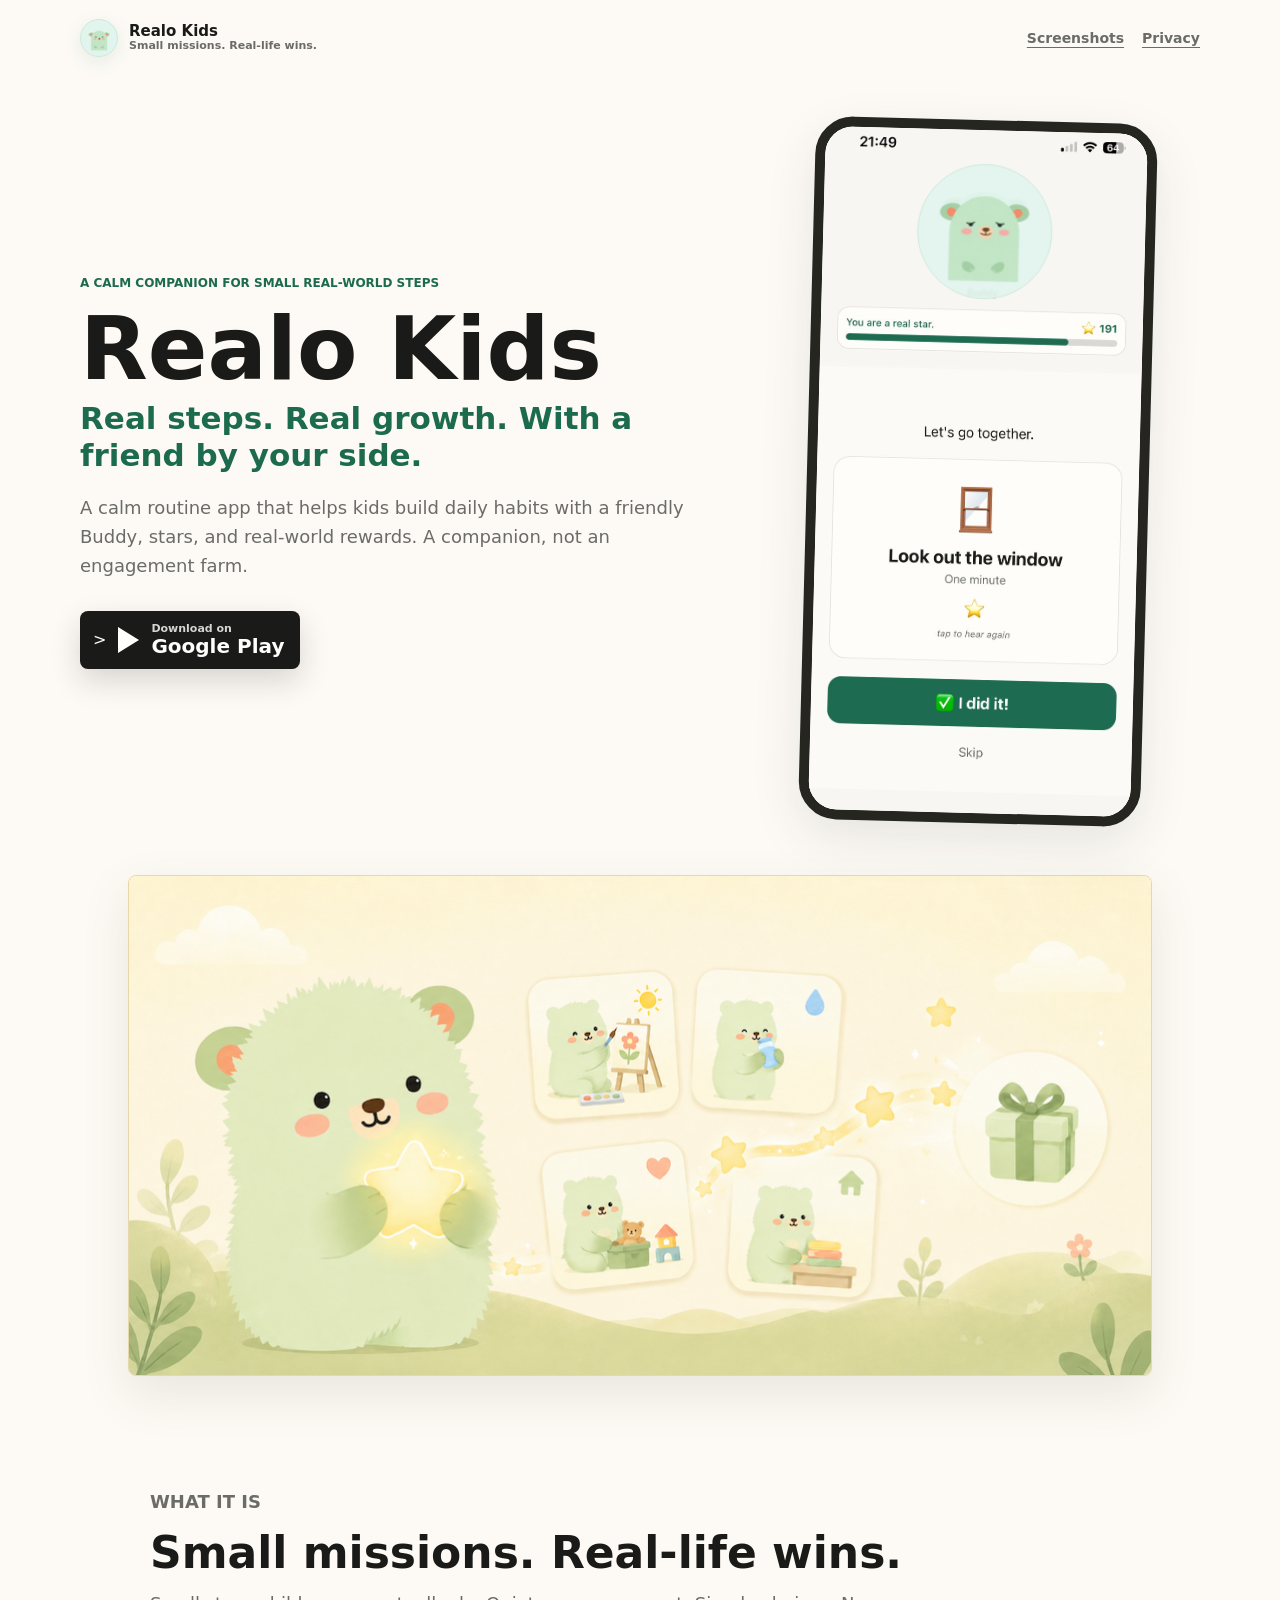
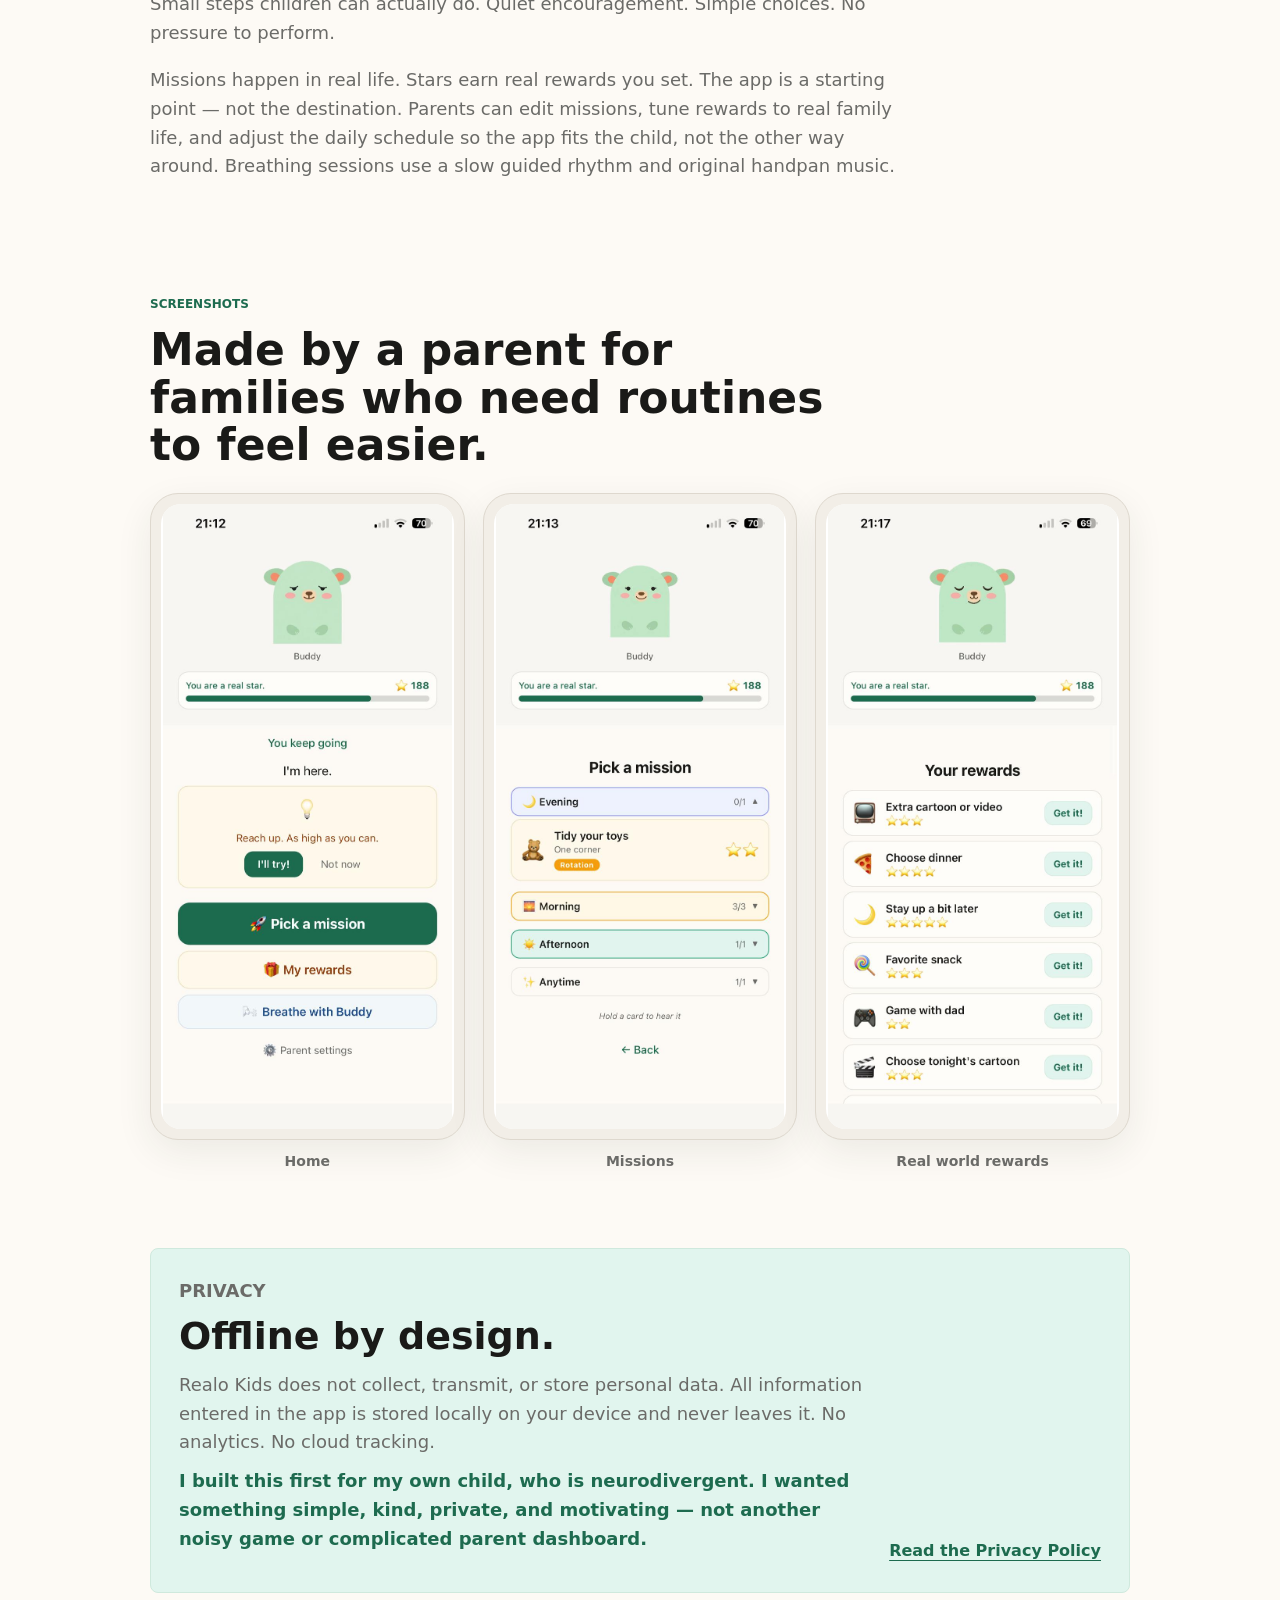
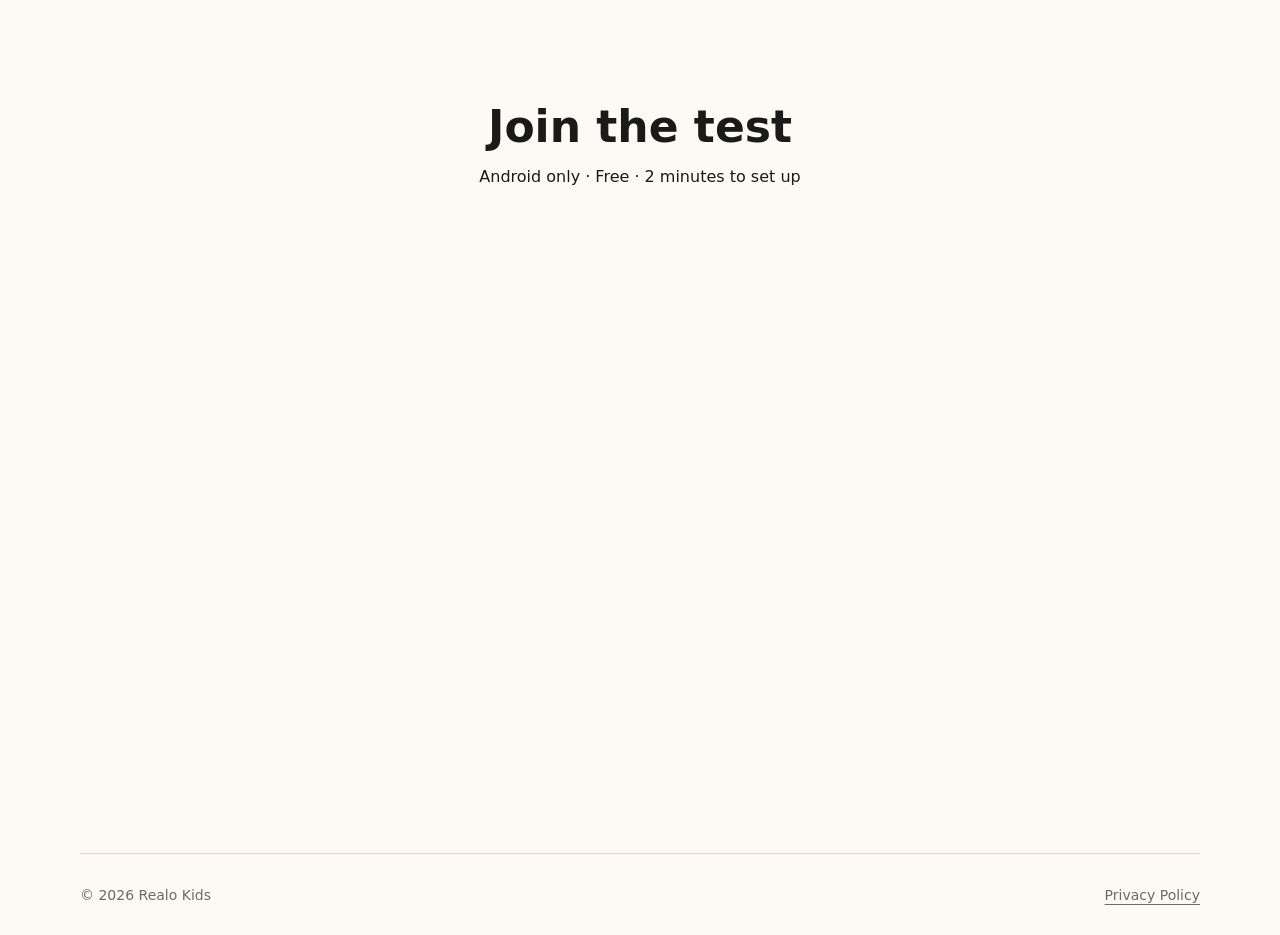
==== index.html @ a5e1e0e1 "change Google link" ====
<!doctype html>
<html lang="en">
  <head>
    <meta charset="utf-8" />
    <meta name="viewport" content="width=device-width, initial-scale=1" />
    <meta
      name="description"
      content="Realo Kids helps children build daily habits with a friendly Buddy, stars, and real-world rewards."
    />
    <meta property="og:site_name" content="Realo Kids" />
    <meta property="og:title" content="Realo Kids" />
    <meta
      property="og:description"
      content="A calm routine app that helps kids build daily habits with a friendly Buddy, stars, and real-world rewards."
    />
    <meta property="og:type" content="website" />
    <meta property="og:url" content="https://realokids.com/" />
    <meta
      property="og:image"
      content="https://realokids.com/assets/realo-kids-social.png"
    />
    <meta property="og:image:width" content="1024" />
    <meta property="og:image:height" content="500" />
    <meta
      property="og:image:alt"
      content="Realo Kids character with stars, tasks, and rewards"
    />
    <meta name="twitter:card" content="summary_large_image" />
    <meta name="twitter:title" content="Realo Kids" />
    <meta
      name="twitter:description"
      content="A calm routine app that helps kids build daily habits with a friendly Buddy, stars, and real-world rewards."
    />
    <meta
      name="twitter:image"
      content="https://realokids.com/assets/realo-kids-social.png"
    />
    <meta
      name="twitter:image:alt"
      content="Realo Kids character with stars, tasks, and rewards"
    />
    <title>Realo Kids</title>
    <link rel="icon" href="/assets/buddy-calm.png" type="image/png" />
    <link rel="stylesheet" href="/styles.css" />
    <script src="/config.js" defer></script>
    <script src="/site.js" defer></script>
  </head>
  <body>
    <header class="site-header" aria-label="Site header">
      <a class="brand-mark" href="/" aria-label="Realo Kids home">
        <span class="brand-symbol" aria-hidden="true">
          <img class="brand-mascot" src="/assets/buddy-calm.png" alt="" />
        </span>
        <span class="brand-text-wrap">
          <span class="brand-name">Realo Kids</span>
          <span class="brand-sub">Small missions. Real-life wins.</span>
        </span>
      </a>
      <nav class="site-nav" aria-label="Main navigation">
        <a href="#screenshots">Screenshots</a>
        <a href="/privacy.html">Privacy</a>
      </nav>
    </header>

    <main>
      <section class="hero" aria-labelledby="hero-title">
        <div class="hero-copy">
          <p class="eyebrow">A calm companion for small real-world steps</p>
          <h1 id="hero-title">Realo Kids</h1>
          <p class="tagline">Real steps. Real growth. With a friend by your side.</p>
          <p class="intro">
            A calm routine app that helps kids build daily habits with a
            friendly Buddy, stars, and real-world rewards. A companion, not an engagement farm.
          </p>
          <a
            class="play-badge"
            data-play-store-link
            href="https://play.google.com/store/apps/details?id=com.slaff.realokids"
            aria-label="Download on Google Play only available after joining the test (may take up to 24 hours to appear)">
          >
            <span class="play-icon" aria-hidden="true"></span>
            <span>
              <span class="play-small">Download on</span>
              <span class="play-large">Google Play</span>
            </span>
          </a>
        </div>

        <div class="hero-panel" aria-label="Realo Kids preview">
          <div class="phone-shell phone-shell-main">
            <div class="app-preview">
              <img
                class="app-screen-image"
                src="/assets/AppScreenshot4.jpeg"
                alt="Realo Kids app screen"
                loading="eager"
              />
              <div class="buddy-face" aria-hidden="true">
                <img
                  class="buddy-avatar"
                  src="/assets/buddy-calm.png"
                  alt=""
                  loading="eager"
                />
              </div>
            </div>
          </div>
        </div>
      </section>

      <section class="feature-graphic" aria-label="Realo Kids activities and rewards">
        <img
          src="/assets/realo-kids-social.png"
          alt="Realo Kids character with stars, activities, and a reward gift"
          loading="lazy"
        />
      </section>

      <section class="section-narrow" aria-labelledby="what-title">
        <p class="section-label">What it is</p>
        <h2 id="what-title">Small missions. Real-life wins.</h2>
        <p>
          Small steps children can actually do. Quiet encouragement. Simple
          choices. No pressure to perform.
        </p>
        <p>
          Missions happen in real life. Stars earn real rewards you set. The app
          is a starting point — not the destination. Parents
          can edit missions, tune rewards to real family life, and adjust the
          daily schedule so the app fits the child, not the other way around.
          Breathing sessions use a slow guided rhythm and original handpan
          music.
        </p>
      </section>

      <section class="screenshots" id="screenshots" aria-labelledby="shots-title">
        <div class="section-heading">
          <p class="section-label">Screenshots</p>
          <h2 id="shots-title">
            Made by a parent for families who need routines to feel easier.
          </h2>
        </div>
        <div class="screenshot-grid" data-screenshot-grid></div>
      </section>

      <section class="privacy-band" aria-labelledby="privacy-title">
        <div>
          <p class="section-label">Privacy</p>
          <h2 id="privacy-title">Offline by design.</h2>
          <p>
            Realo Kids does not collect, transmit, or store personal data. All
            information entered in the app is stored locally on your device and
            never leaves it. No analytics. No cloud tracking.
          </p>
          <p class="privacy-aside">
            I built this first for my own child, who is neurodivergent. I wanted
            something simple, kind, private, and motivating — not another noisy
            game or complicated parent dashboard.
          </p>
        </div>
        <a class="text-link" href="/privacy.html">Read the Privacy Policy</a>
      </section>
      <section id="join" style="padding: 40px 20px; text-align: center;">
        <h2>Join the test</h2>
        <p>Android only · Free · 2 minutes to set up</p>
        <iframe
          src="https://forms.gle/PuP5ZFgWwbwXjJVG6"
          width="100%"
          height="600"
          frameborder="0"
          marginheight="0"
          marginwidth="0"
          style="max-width: 600px;">
          Loading…
        </iframe>
      </section>
    </main>

    <footer class="site-footer">
      <span>© <span data-current-year></span> Realo Kids</span>
      <a href="/privacy.html">Privacy Policy</a>
    </footer>
  </body>
</html>
---- styles.css ----
:root {
  --bg: #fdfaf5;
  --paper: #fffdf9;
  --text: #1a1a18;
  --muted: #6b6b68;
  --green: #1d6b4f;
  --green-soft: #e1f5ee;
  --green-line: #cfe9dd;
  --gold: #fff8e7;
  --gold-line: #e8d7a9;
  --blue-soft: #f2f7fa;
  --blue-line: #c8dae6;
  --border: #ded8ce;
  --shadow: 0 18px 50px rgba(35, 49, 42, 0.1);
  color-scheme: light;
  font-family:
    Inter, ui-sans-serif, system-ui, -apple-system, BlinkMacSystemFont, "Segoe UI",
    sans-serif;
}

* {
  box-sizing: border-box;
}

html {
  scroll-behavior: smooth;
}

body {
  margin: 0;
  background: var(--bg);
  color: var(--text);
  font-size: 16px;
  line-height: 1.6;
}

a {
  color: inherit;
}

.site-header,
.site-footer {
  width: min(1120px, calc(100% - 32px));
  margin: 0 auto;
  display: flex;
  align-items: center;
  justify-content: space-between;
  gap: 16px;
}

.site-header {
  min-height: 76px;
}

.brand-mark {
  display: inline-flex;
  align-items: center;
  gap: 11px;
  color: var(--text);
  font-size: 15px;
  font-weight: 700;
  text-decoration: none;
}

.brand-symbol {
  position: relative;
  width: 38px;
  height: 38px;
  display: inline-grid;
  place-items: center;
  border: 1px solid var(--green-line);
  border-radius: 50%;
  background: var(--green-soft);
  box-shadow: 0 5px 18px rgba(29, 107, 79, 0.1);
  overflow: hidden;
}

.brand-mascot {
  width: 28px;
  height: 28px;
  display: block;
  object-fit: contain;
  transform: translateY(1px);
}

.brand-text-wrap {
  display: inline-grid;
  gap: 0;
}

.brand-name {
  line-height: 1.05;
}

.brand-sub {
  color: var(--muted);
  font-size: 11px;
  font-weight: 600;
  line-height: 1.15;
}

.site-nav {
  display: flex;
  align-items: center;
  gap: 18px;
  color: var(--muted);
  font-size: 14px;
  font-weight: 600;
}

.site-nav a,
.site-footer a,
.text-link {
  text-decoration-thickness: 1px;
  text-underline-offset: 4px;
}

.hero {
  width: min(1120px, calc(100% - 32px));
  min-height: calc(100svh - 76px);
  margin: 0 auto;
  padding: 44px 0 88px;
  display: grid;
  grid-template-columns: minmax(0, 1.05fr) minmax(320px, 0.75fr);
  align-items: center;
  gap: 56px;
}

.hero-copy {
  max-width: 660px;
}

.eyebrow,
.section-label {
  margin: 0 0 12px;
  color: var(--green);
  font-size: 12px;
  font-weight: 800;
  letter-spacing: 0;
  text-transform: uppercase;
}

h1,
h2,
p {
  margin-top: 0;
}

h1 {
  margin-bottom: 8px;
  font-size: clamp(48px, 9vw, 88px);
  line-height: 0.98;
  letter-spacing: 0;
}

h2 {
  margin-bottom: 14px;
  font-size: clamp(28px, 5vw, 44px);
  line-height: 1.08;
  letter-spacing: 0;
}

.tagline {
  max-width: 560px;
  margin-bottom: 20px;
  color: var(--green);
  font-size: clamp(21px, 4vw, 31px);
  font-weight: 700;
  line-height: 1.2;
}

.intro,
.section-narrow p,
.privacy-band p,
.policy p {
  color: var(--muted);
  font-size: 18px;
}

.play-badge {
  width: fit-content;
  min-height: 58px;
  margin-top: 12px;
  padding: 9px 16px 9px 13px;
  display: inline-flex;
  align-items: center;
  gap: 12px;
  border-radius: 8px;
  background: var(--text);
  color: white;
  text-decoration: none;
  box-shadow: 0 12px 30px rgba(26, 26, 24, 0.16);
}

.play-icon {
  width: 0;
  height: 0;
  border-top: 13px solid transparent;
  border-bottom: 13px solid transparent;
  border-left: 21px solid #ffffff;
}

.play-small,
.play-large {
  display: block;
  line-height: 1.1;
}

.play-small {
  font-size: 11px;
  font-weight: 600;
  opacity: 0.82;
}

.play-large {
  font-size: 20px;
  font-weight: 750;
}

.hero-panel {
  display: flex;
  justify-content: center;
}

.phone-shell {
  width: min(100%, 342px);
  aspect-ratio: 9 / 18.5;
  border: 10px solid #262621;
  border-radius: 38px;
  background: var(--bg);
  box-shadow: var(--shadow);
  overflow: hidden;
}

.phone-shell-main {
  transform: rotate(1.5deg);
}

.app-preview {
  position: relative;
  height: 100%;
  padding: 44px 20px 24px;
  display: flex;
  flex-direction: column;
  align-items: center;
  background: var(--bg);
  overflow: hidden;
}

.app-screen-image {
  position: absolute;
  inset: 0;
  width: 100%;
  height: 100%;
  object-fit: cover;
}

.buddy-face {
  position: relative;
  z-index: 2;
  width: 135px;
  height: 135px;
  margin: -10px 0 16px;
  display: grid;
  place-items: center;
  border: 1px solid var(--green-line);
  border-radius: 50%;
  background: rgba(225, 245, 238, 0.9);
  overflow: hidden;
  backdrop-filter: blur(1px);
}

.buddy-avatar {
  width: 122px;
  height: 122px;
  object-fit: contain;
  transform-origin: center;
  animation: buddy-breath 5.6s ease-in-out infinite;
}

@keyframes buddy-breath {
  0%,
  100% {
    transform: scale(1);
  }
  50% {
    transform: scale(1.08);
  }
}

.app-line {
  position: relative;
  z-index: 2;
  margin-bottom: 16px;
  font-size: 21px;
  font-weight: 700;
  text-shadow: 0 2px 10px rgba(255, 255, 255, 0.5);
}

.mission-card {
  position: relative;
  z-index: 2;
  width: 100%;
  margin-bottom: 10px;
  padding: 14px;
  border: 1px solid var(--green-line);
  border-radius: 14px;
  background: rgba(255, 253, 249, 0.9);
  backdrop-filter: blur(2px);
}

.mission-card span,
.mission-card strong {
  display: block;
}

.mission-card span {
  color: var(--green);
  font-size: 13px;
  font-weight: 800;
}

.mission-card strong {
  margin-top: 4px;
  font-size: 15px;
  line-height: 1.35;
}

.mission-button {
  position: relative;
  z-index: 2;
  width: 100%;
  margin-top: auto;
  padding: 15px 18px;
  border-radius: 16px;
  background: var(--green);
  color: white;
  font-size: 18px;
  font-weight: 800;
  text-align: center;
}

.feature-graphic {
  width: min(1024px, calc(100% - 32px));
  margin: -36px auto 72px;
}

.feature-graphic img {
  width: 100%;
  height: auto;
  display: block;
  border: 1px solid var(--gold-line);
  border-radius: 8px;
  background: var(--gold);
  box-shadow: 0 18px 48px rgba(80, 92, 54, 0.12);
}

.section-narrow,
.screenshots,
.privacy-band,
.policy-wrap {
  width: min(980px, calc(100% - 32px));
  margin: 0 auto;
}

.section-narrow {
  padding: 40px 0 72px;
}

.section-narrow p {
  max-width: 760px;
}

.screenshots {
  padding: 24px 0 76px;
}

.section-heading {
  max-width: 700px;
  margin-bottom: 24px;
}

.screenshot-grid {
  display: grid;
  grid-template-columns: repeat(3, minmax(0, 1fr));
  gap: 18px;
}

.screenshot-card {
  margin: 0;
}

.screenshot-frame {
  aspect-ratio: 9 / 18.5;
  padding: 10px;
  border: 1px solid var(--border);
  border-radius: 28px;
  background: #f2eee7;
  box-shadow: 0 12px 36px rgba(35, 49, 42, 0.08);
  overflow: hidden;
}

.screenshot-frame img {
  width: 100%;
  height: 100%;
  display: block;
  object-fit: contain;
  object-position: top center;
  border-radius: 20px;
  background: #ffffff;
}

.screenshot-frame.is-placeholder {
  display: grid;
  place-items: center;
  padding: 22px;
}

.screenshot-placeholder {
  min-height: 160px;
  display: grid;
  place-items: center;
  align-content: center;
  gap: 6px;
  border: 1px dashed var(--border);
  border-radius: 18px;
  color: var(--muted);
  text-align: center;
}

.screenshot-placeholder strong {
  color: var(--text);
  font-size: 18px;
}

.screenshot-placeholder span {
  overflow-wrap: anywhere;
  font-size: 13px;
}

figcaption {
  padding: 10px 4px 0;
  color: var(--muted);
  font-size: 14px;
  font-weight: 650;
  text-align: center;
}

.privacy-band {
  margin-bottom: 70px;
  padding: 28px;
  display: grid;
  grid-template-columns: minmax(0, 1fr) auto;
  align-items: end;
  gap: 24px;
  border: 1px solid var(--green-line);
  border-radius: 8px;
  background: var(--green-soft);
}

.privacy-band h2 {
  font-size: clamp(26px, 5vw, 38px);
}

.privacy-band p {
  max-width: 700px;
  margin-bottom: 10px;
}

.privacy-aside {
  color: var(--green) !important;
  font-weight: 700;
}

.text-link {
  color: var(--green);
  font-weight: 800;
  white-space: nowrap;
}

.site-footer {
  min-height: 82px;
  border-top: 1px solid var(--border);
  color: var(--muted);
  font-size: 14px;
}

.policy-wrap {
  padding: 54px 0 90px;
}

.policy {
  max-width: 760px;
  padding: 34px;
  border: 1px solid var(--border);
  border-radius: 8px;
  background: var(--paper);
}

.policy h1 {
  font-size: clamp(36px, 7vw, 58px);
}

.policy h2 {
  margin-top: 34px;
  font-size: 24px;
}

.policy-date {
  margin-bottom: 32px;
  color: var(--green) !important;
  font-size: 15px !important;
  font-weight: 700;
}

@media (max-width: 820px) {
  .site-header {
    min-height: 68px;
  }

  .hero {
    min-height: auto;
    padding: 36px 0 72px;
    grid-template-columns: 1fr;
    gap: 42px;
  }

  .hero-copy {
    max-width: none;
  }

  .hero-panel {
    justify-content: flex-start;
  }

  .phone-shell {
    width: min(78vw, 320px);
  }

  .feature-graphic {
    margin: -28px auto 60px;
  }

  .screenshot-grid {
    grid-template-columns: 1fr;
    gap: 24px;
  }

  .screenshot-card {
    max-width: 320px;
    margin: 0 auto;
    width: 100%;
  }

  .privacy-band {
    grid-template-columns: 1fr;
    padding: 22px;
  }
}

@media (max-width: 520px) {
  .site-header,
  .site-footer {
    width: min(calc(100% - 24px), 1120px);
  }

  .site-nav {
    gap: 12px;
    font-size: 13px;
  }

  .brand-sub {
    display: none;
  }

  .hero,
  .feature-graphic,
  .section-narrow,
  .screenshots,
  .privacy-band,
  .policy-wrap {
    width: min(calc(100% - 24px), 980px);
  }

  .feature-graphic {
    margin-bottom: 52px;
  }

  .intro,
  .section-narrow p,
  .privacy-band p,
  .policy p {
    font-size: 16px;
  }

  .play-badge {
    width: 100%;
    justify-content: center;
  }

  .policy {
    padding: 22px;
  }
}
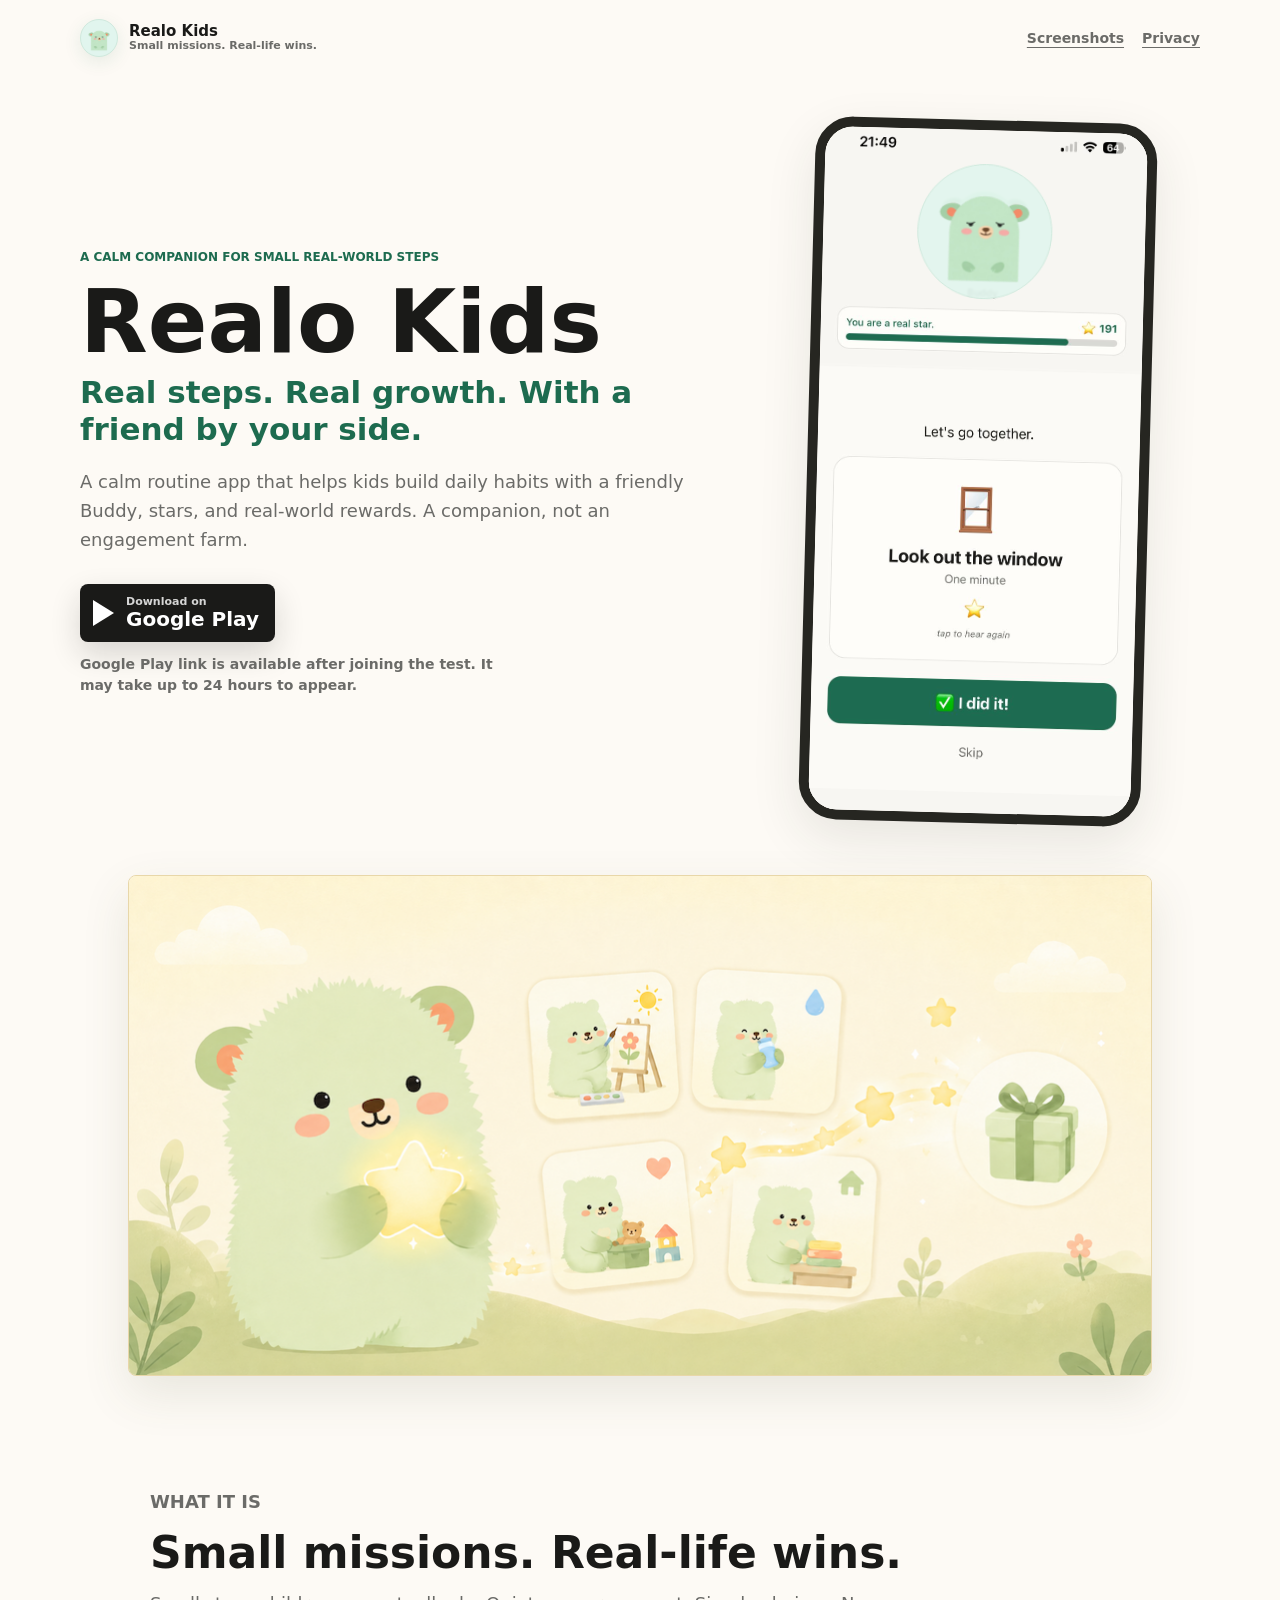
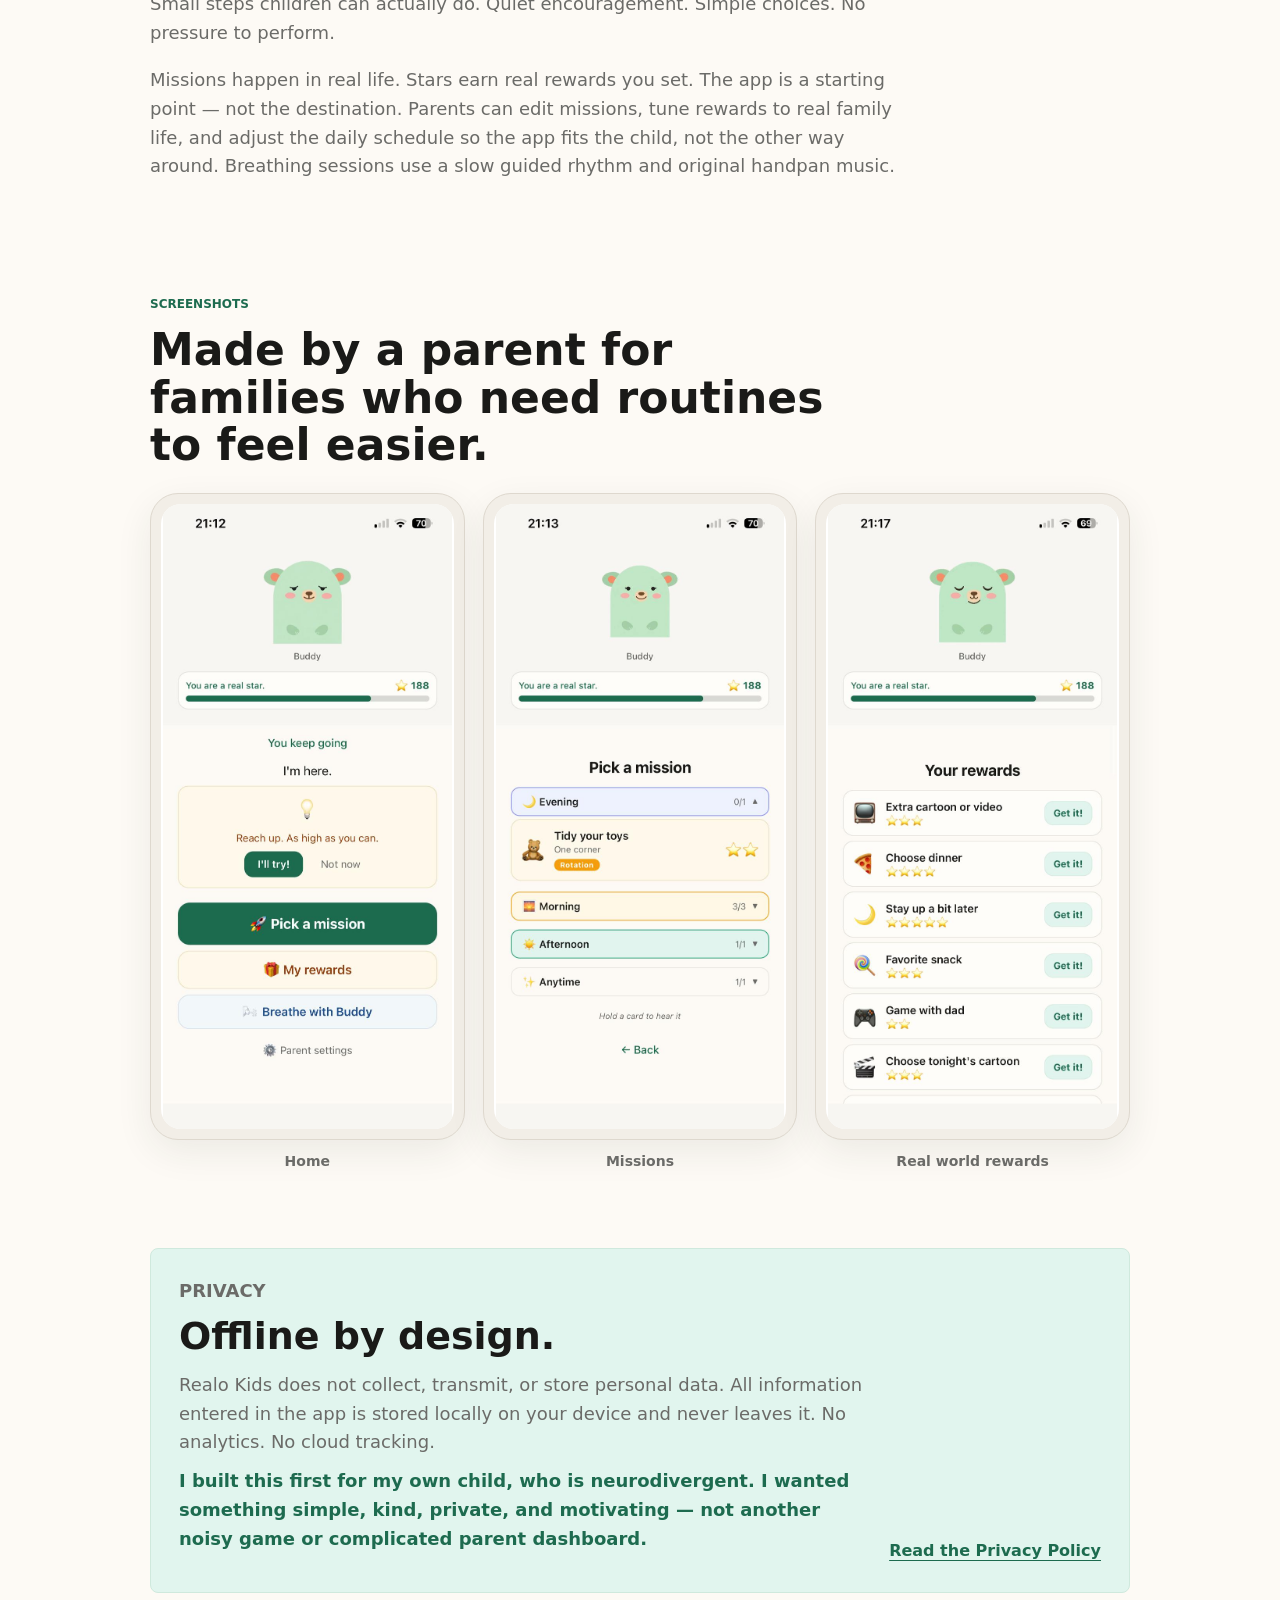
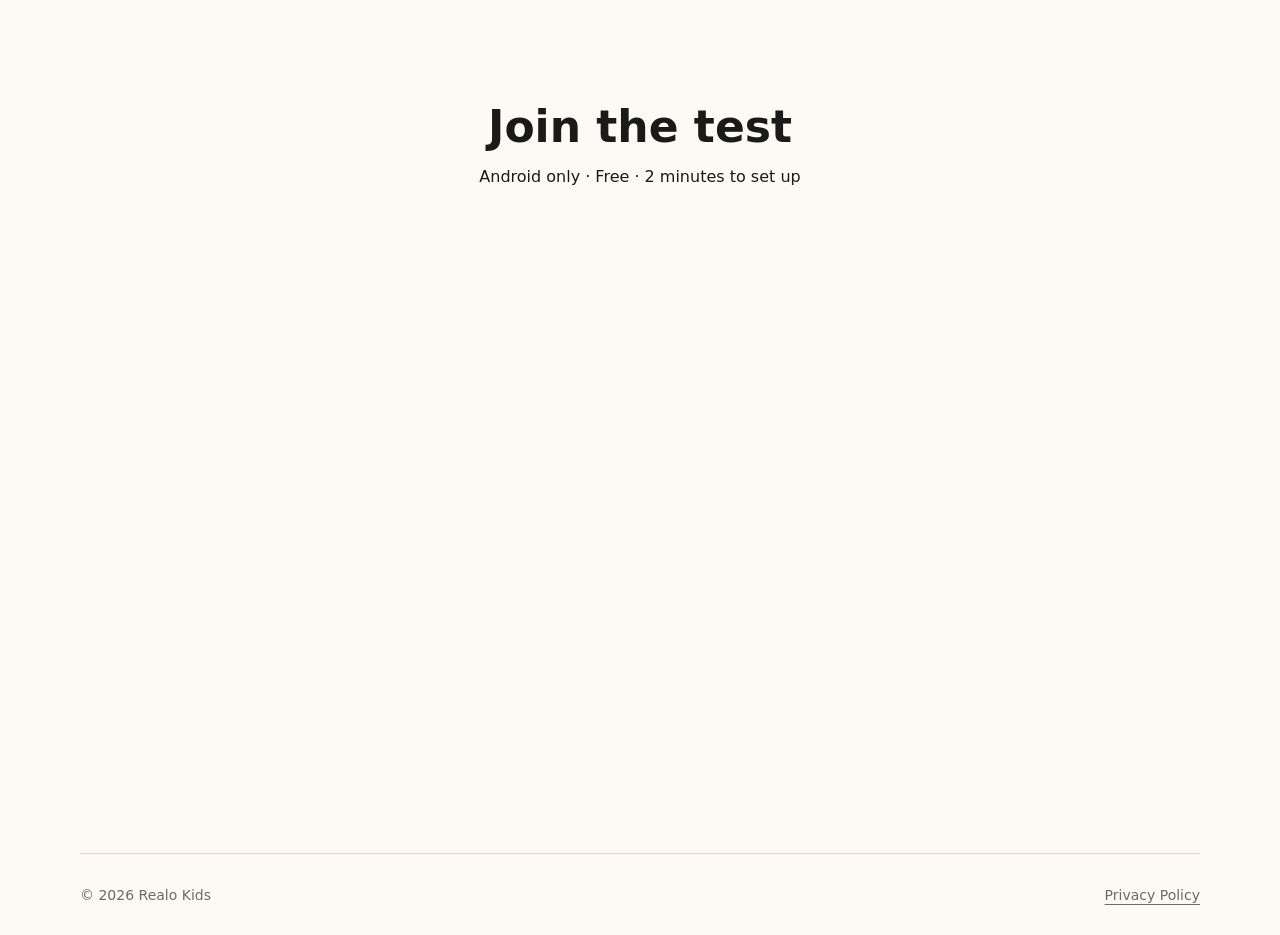
==== commit bf299620: "more link work: config.js, add 'only available after joining the test'" ====
--- a/index.html
+++ b/index.html
@@ -75,8 +75,8 @@
           <a
             class="play-badge"
             data-play-store-link
-            href="https://play.google.com/store/apps/details?id=com.slaff.realokids"
-            aria-label="Download on Google Play only available after joining the test (may take up to 24 hours to appear)">
+            href="https://play.google.com/apps/testing/com.slaff.realokids"
+            aria-label="Download on Google Play"
           >
             <span class="play-icon" aria-hidden="true"></span>
             <span>
@@ -84,6 +84,9 @@
               <span class="play-large">Google Play</span>
             </span>
           </a>
+          <p class="play-note">
+            Google Play link is available after joining the test. It may take up to 24 hours to appear.
+          </p>
         </div>
 
         <div class="hero-panel" aria-label="Realo Kids preview">
--- a/styles.css
+++ b/styles.css
@@ -217,6 +217,15 @@
   font-weight: 750;
 }
 
+.play-note {
+  max-width: 420px;
+  margin: 12px 0 0;
+  color: var(--muted);
+  font-size: 14px;
+  font-weight: 600;
+  line-height: 1.45;
+}
+
 .hero-panel {
   display: flex;
   justify-content: center;
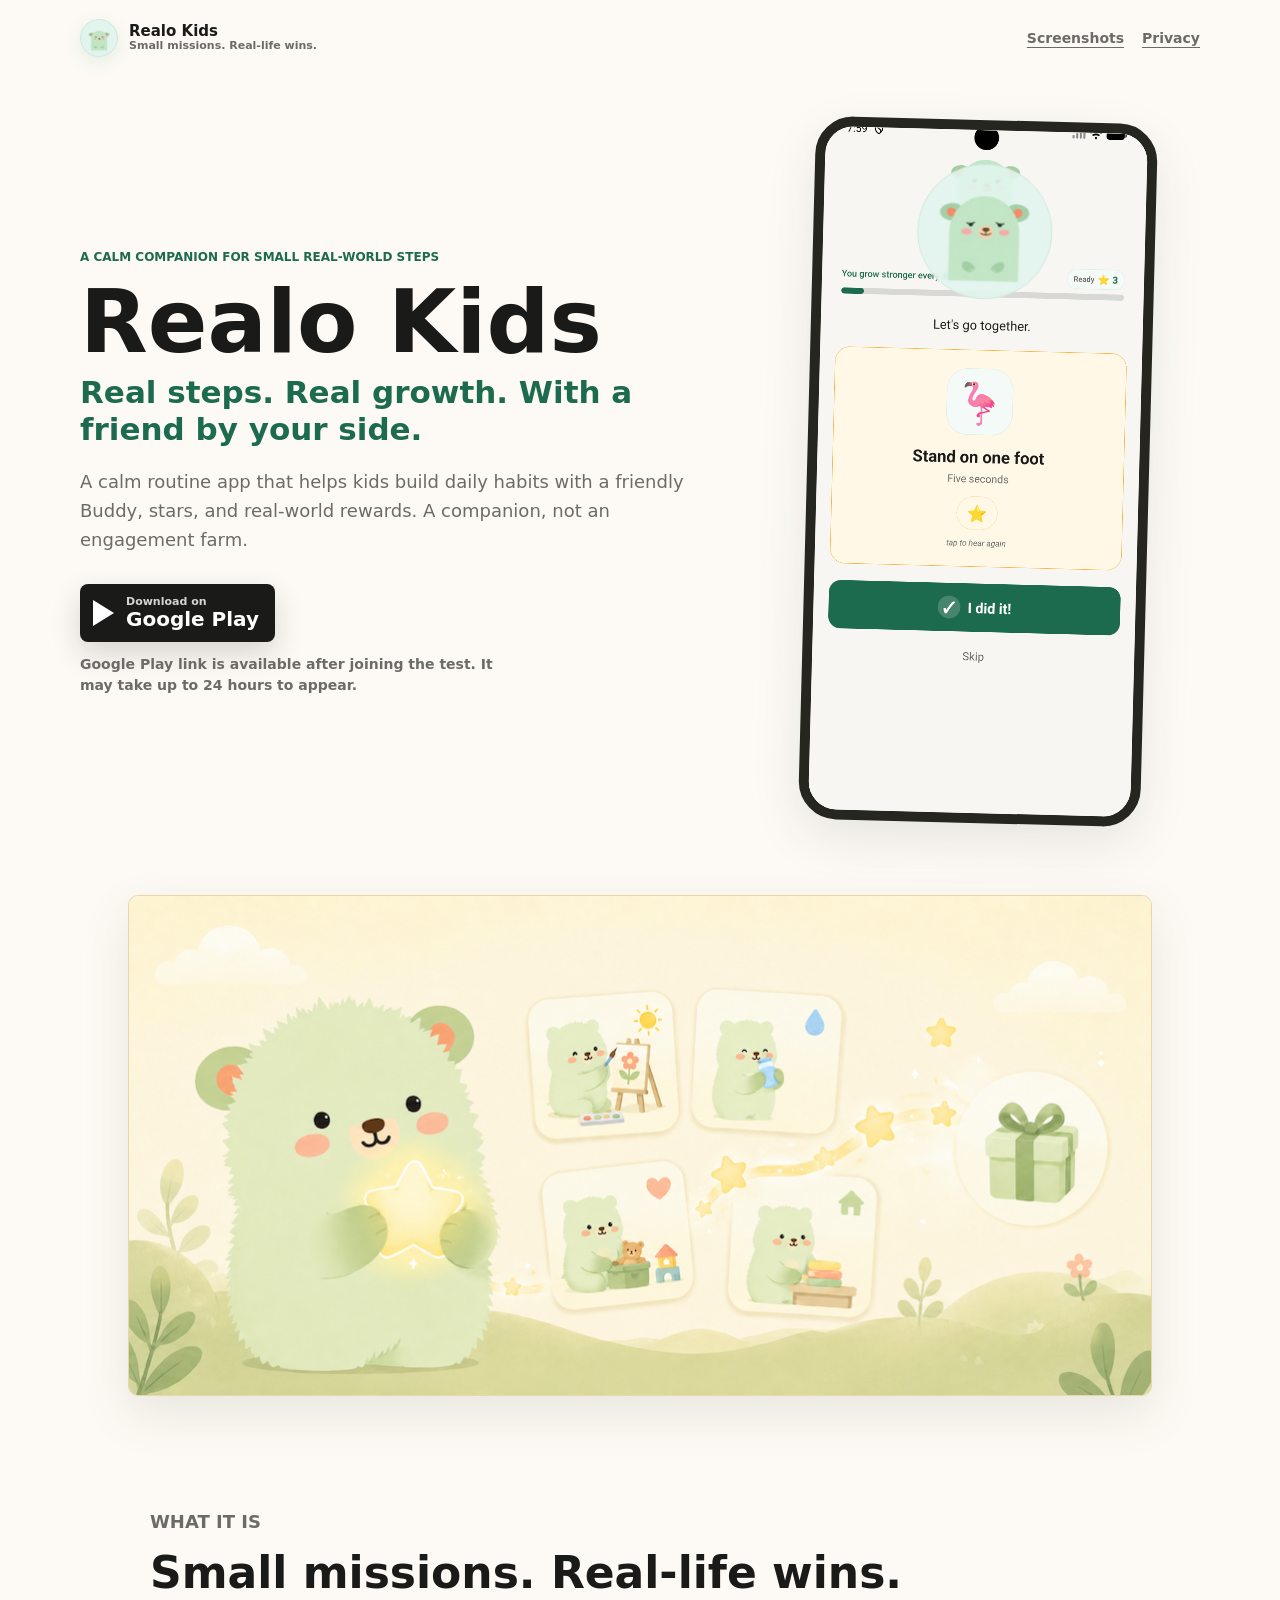
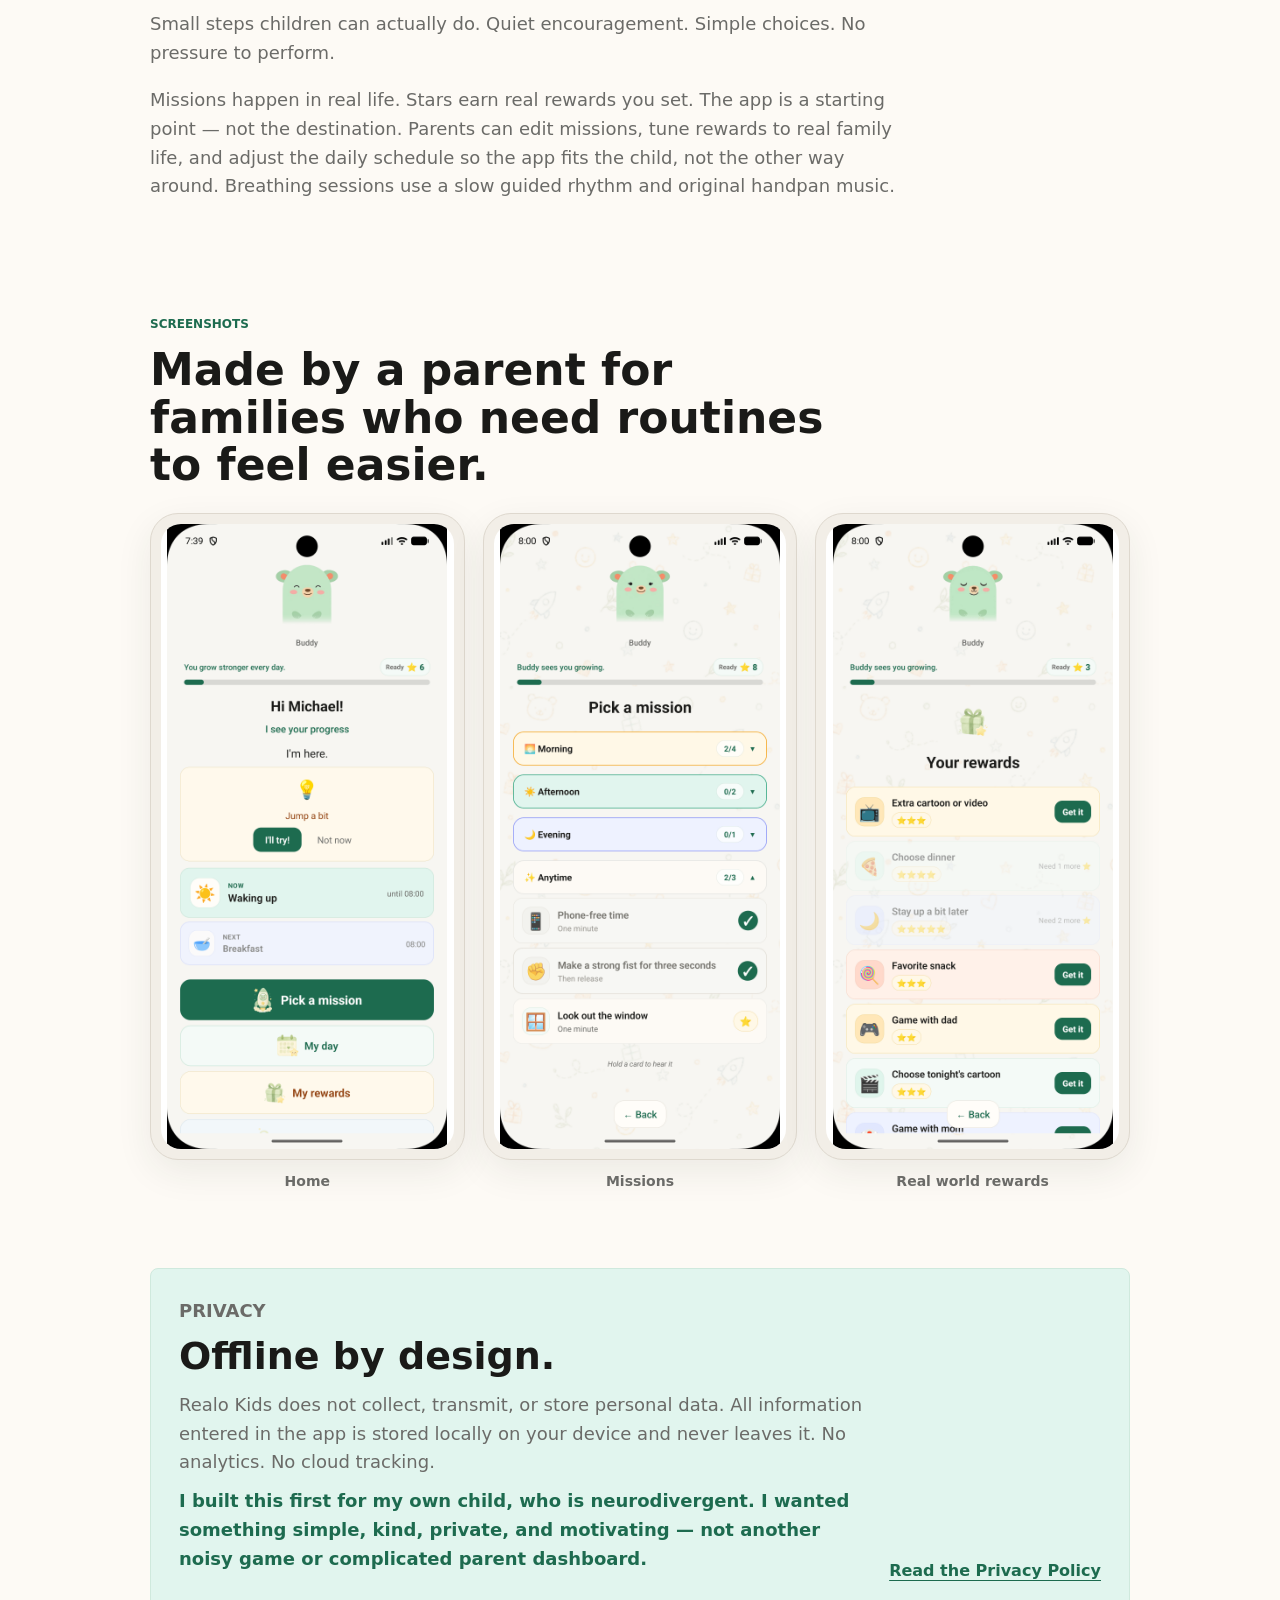
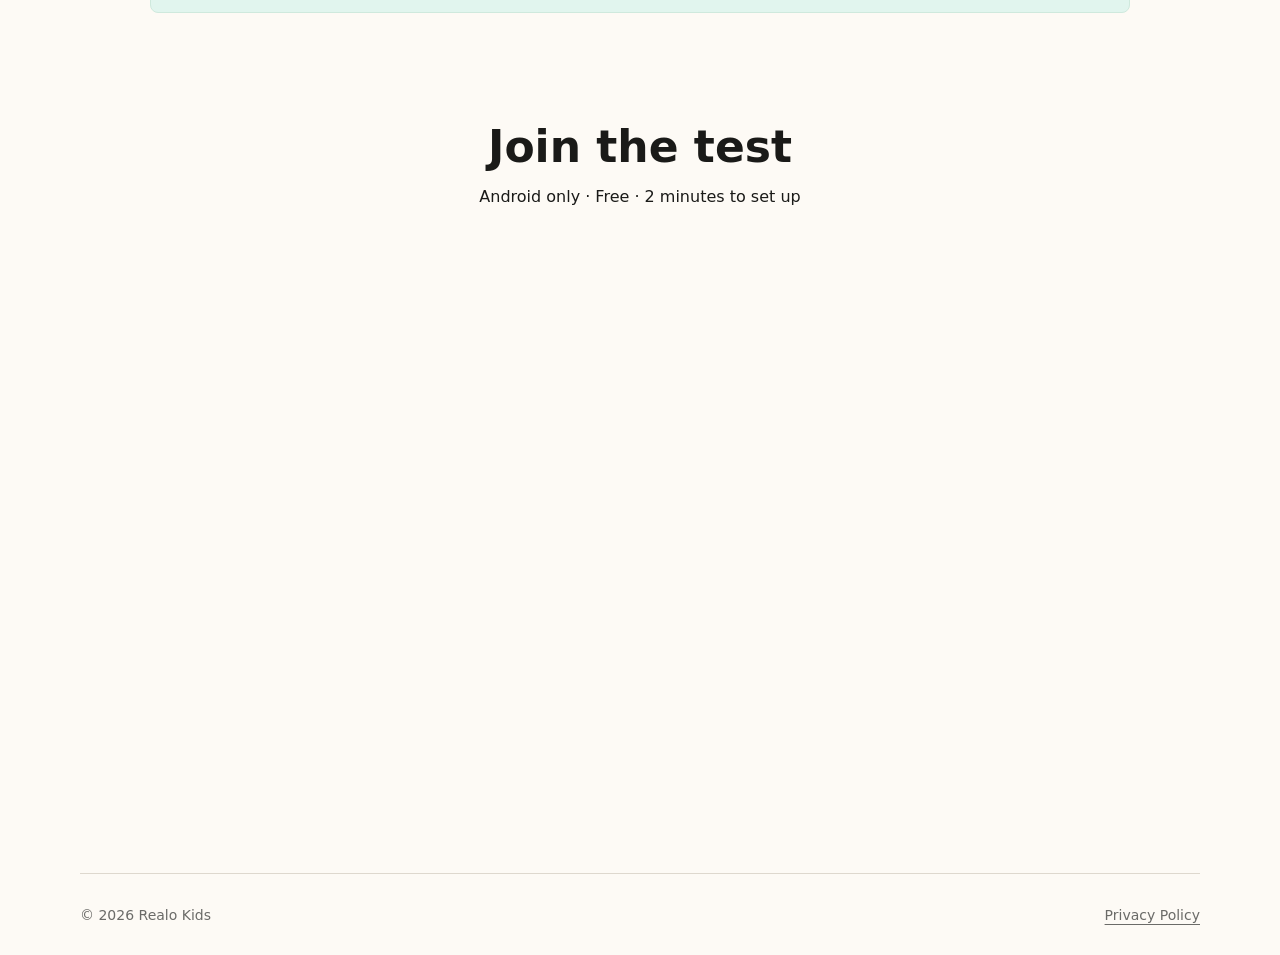
==== commit 873a7715: "Screenshots change to new version" ====
--- a/index.html
+++ b/index.html
@@ -94,7 +94,7 @@
             <div class="app-preview">
               <img
                 class="app-screen-image"
-                src="/assets/AppScreenshot4.jpeg"
+                src="/assets/AppScreenshot4.png"
                 alt="Realo Kids app screen"
                 loading="eager"
               />
--- a/styles.css
+++ b/styles.css
@@ -351,7 +351,7 @@
 
 .feature-graphic {
   width: min(1024px, calc(100% - 32px));
-  margin: -36px auto 72px;
+  margin: -16px auto 72px;
 }
 
 .feature-graphic img {
@@ -359,7 +359,7 @@
   height: auto;
   display: block;
   border: 1px solid var(--gold-line);
-  border-radius: 8px;
+  border-radius: 10px;
   background: var(--gold);
   box-shadow: 0 18px 48px rgba(80, 92, 54, 0.12);
 }
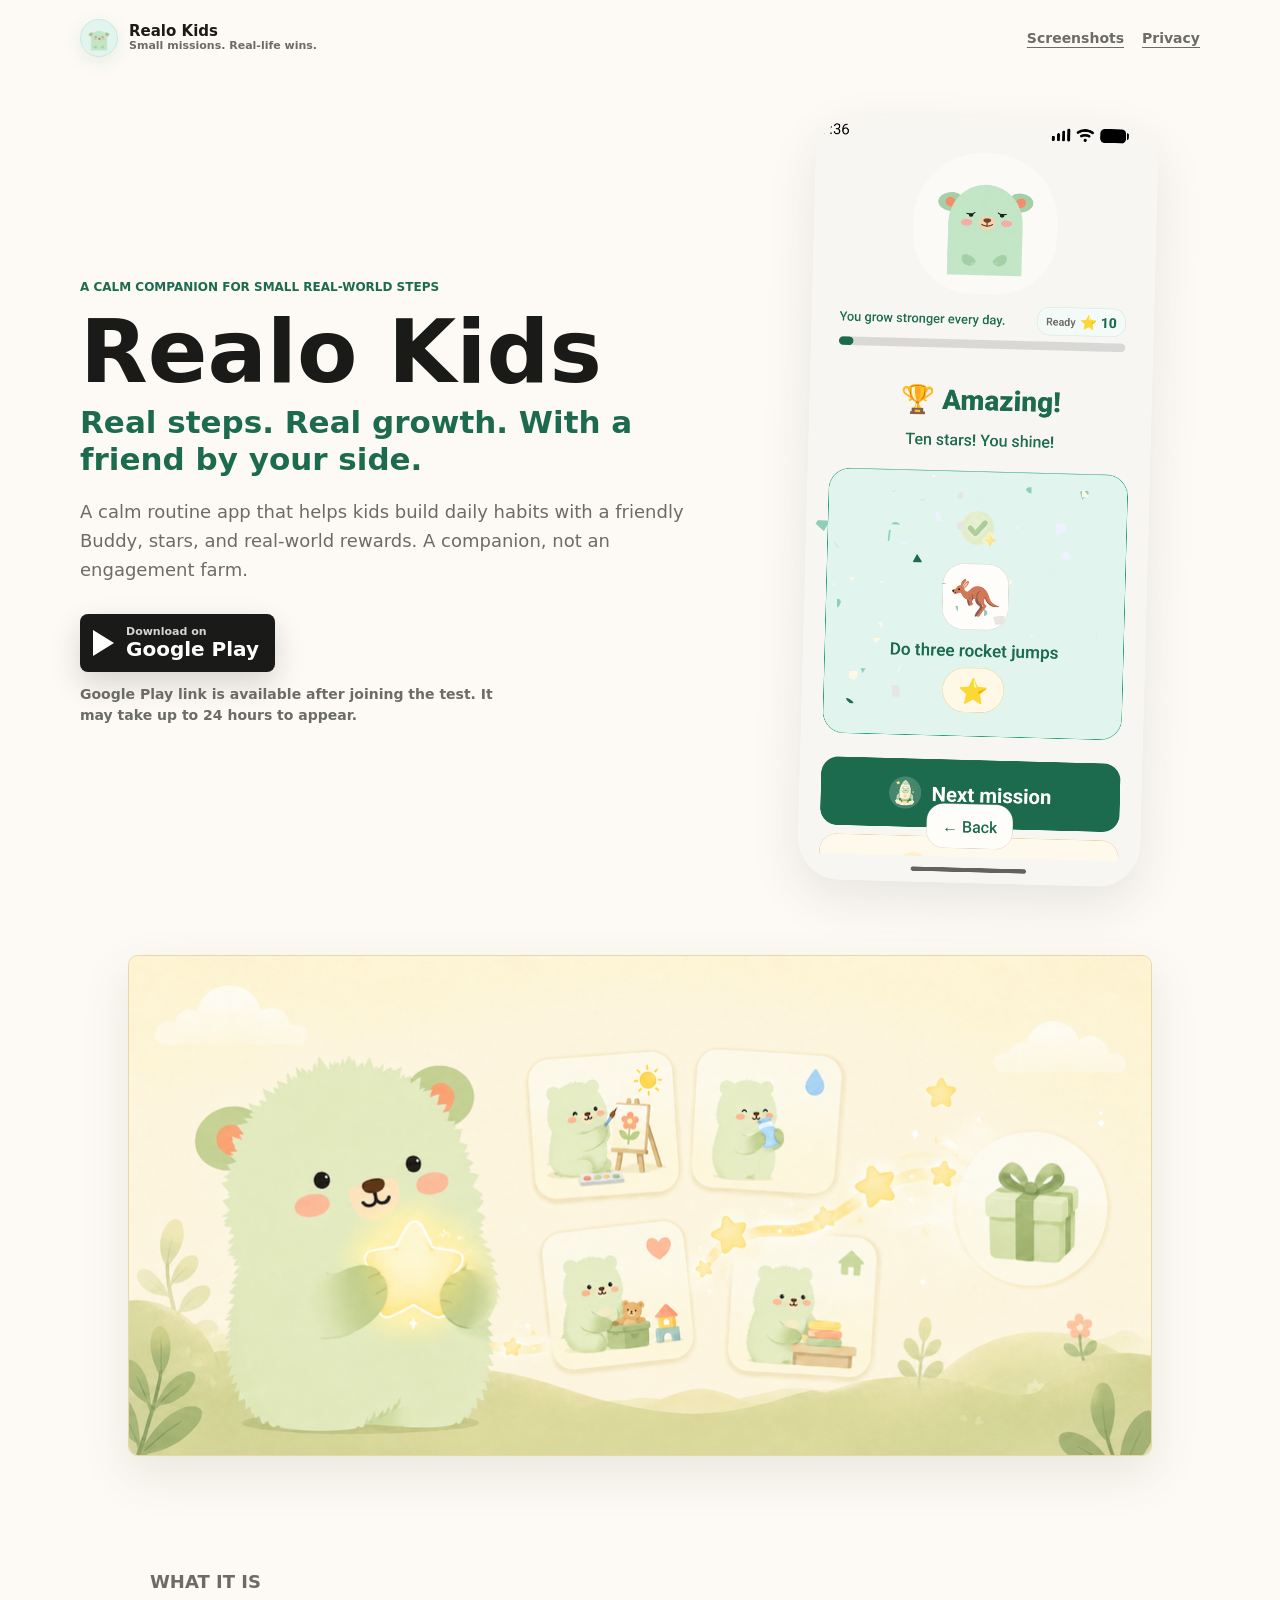
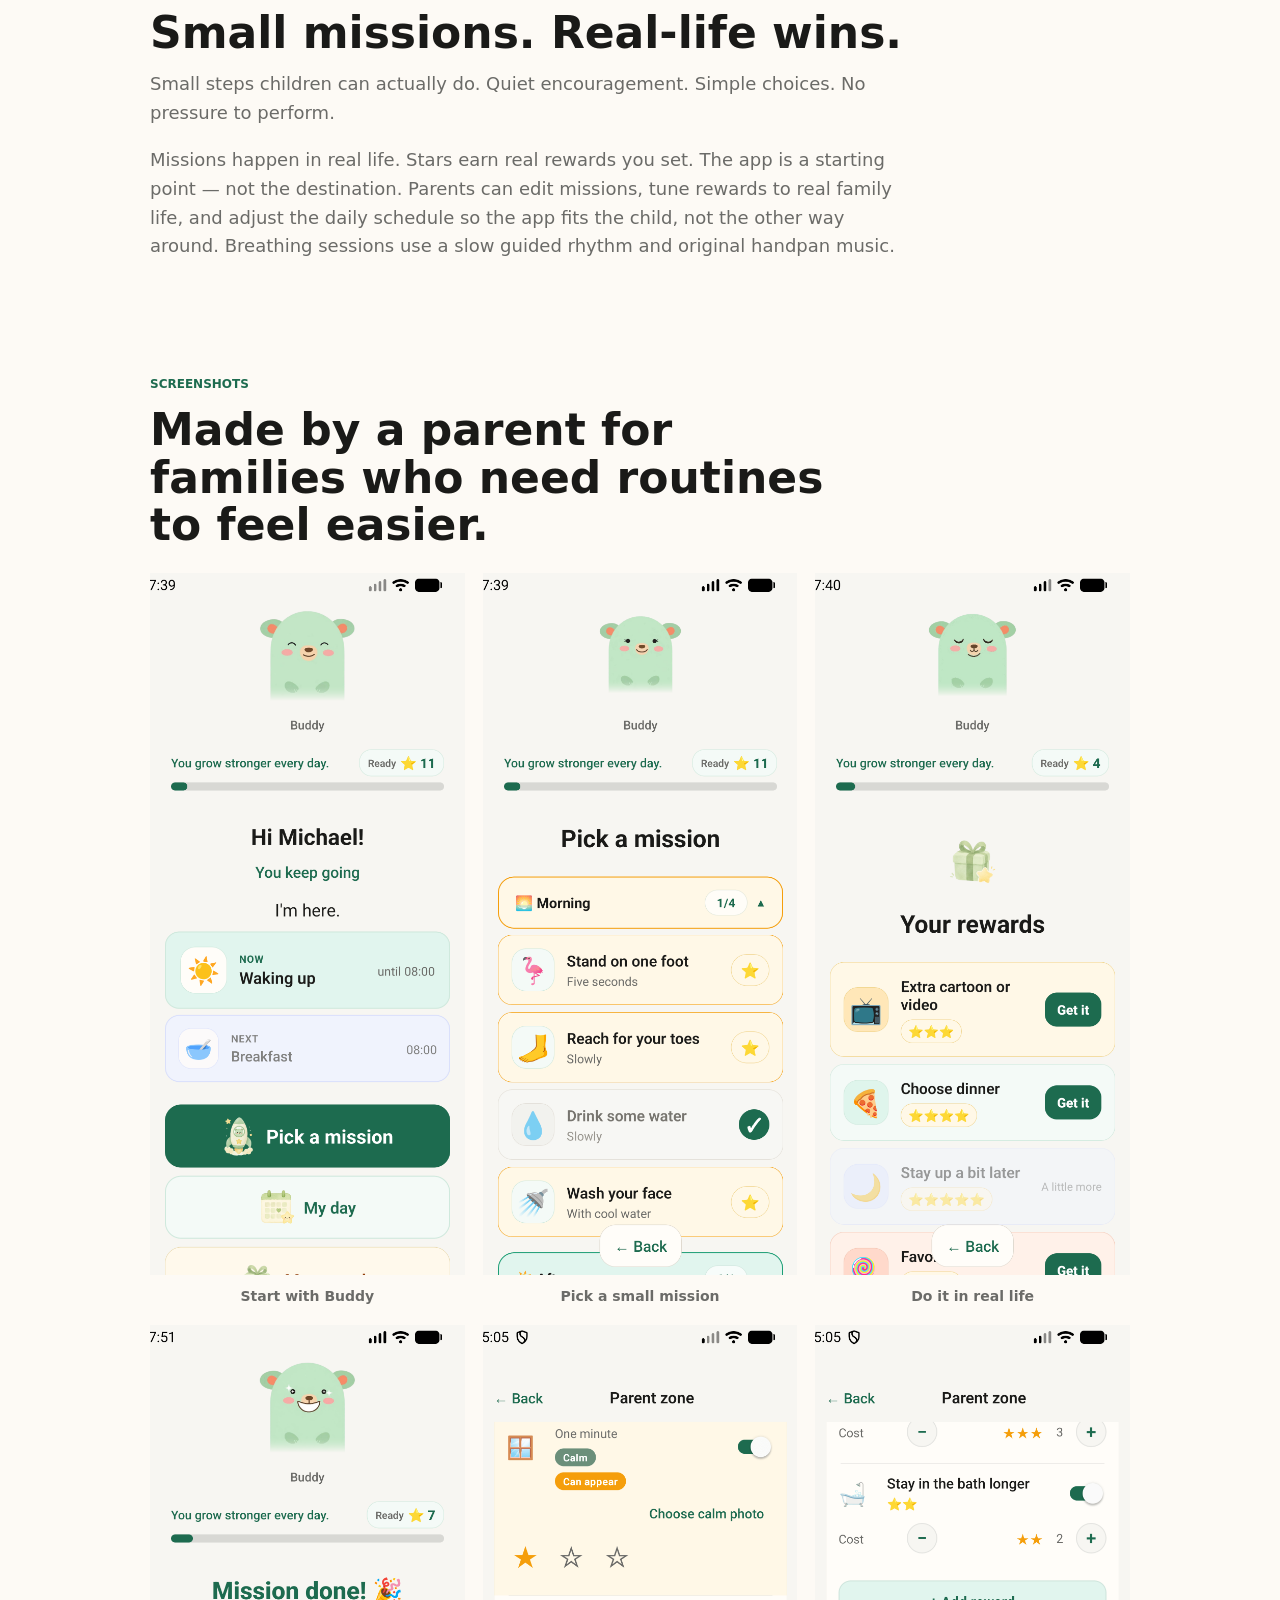
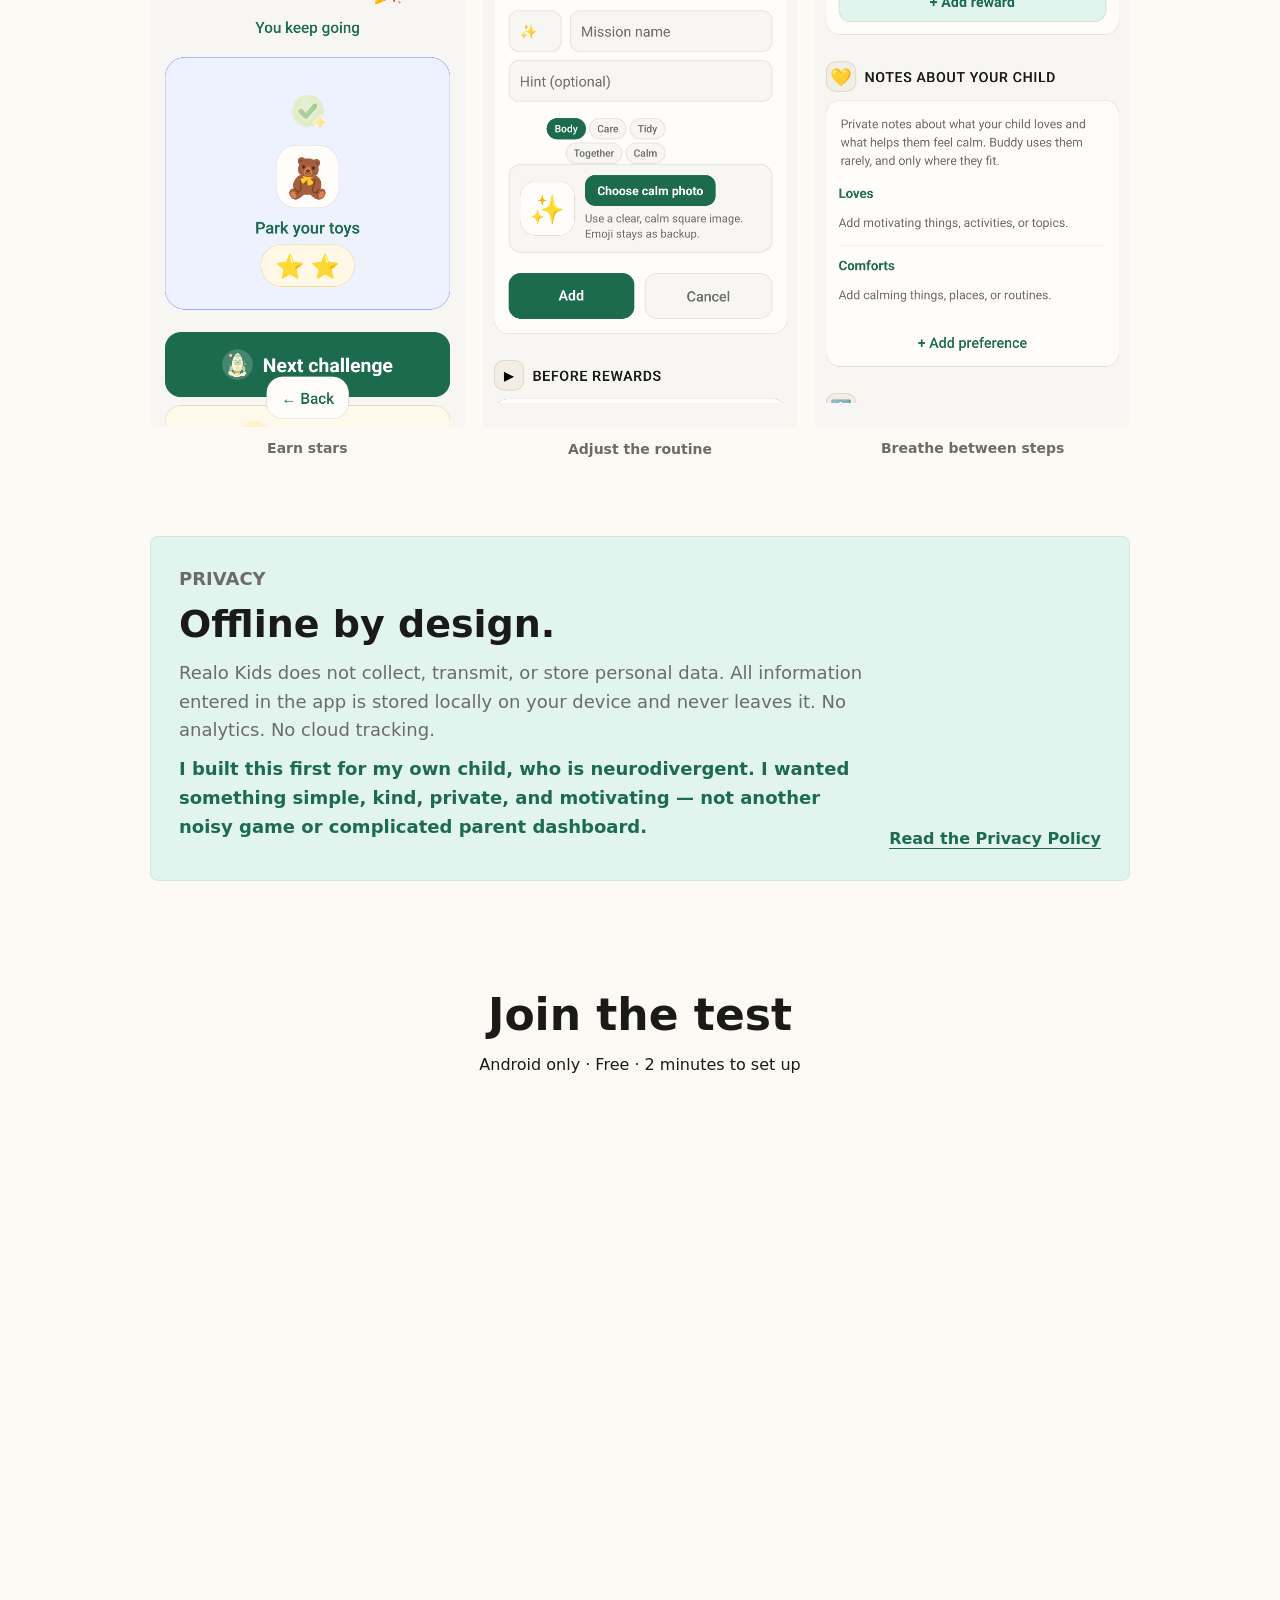
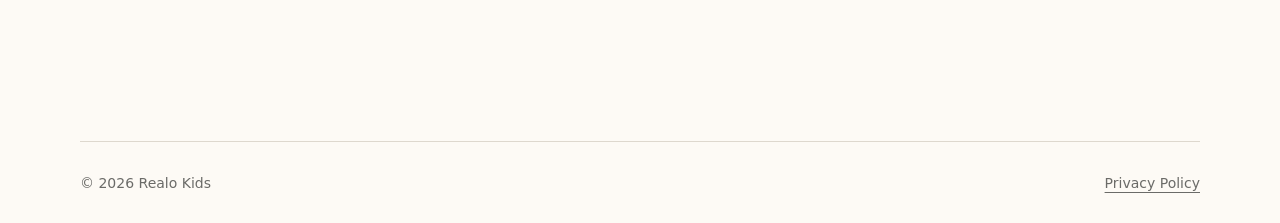
==== commit e65bcf8c: "Add Screens" ====
--- a/index.html
+++ b/index.html
@@ -94,7 +94,7 @@
             <div class="app-preview">
               <img
                 class="app-screen-image"
-                src="/assets/AppScreenshot4.png"
+                src="/assets/Screenshot_Hero.png"
                 alt="Realo Kids app screen"
                 loading="eager"
               />
--- a/styles.css
+++ b/styles.css
@@ -233,10 +233,9 @@
 
 .phone-shell {
   width: min(100%, 342px);
-  aspect-ratio: 9 / 18.5;
-  border: 10px solid #262621;
-  border-radius: 38px;
-  background: var(--bg);
+  aspect-ratio: 1280 / 2856;
+  border-radius: 42px;
+  background: transparent;
   box-shadow: var(--shadow);
   overflow: hidden;
 }
@@ -248,11 +247,10 @@
 .app-preview {
   position: relative;
   height: 100%;
-  padding: 44px 20px 24px;
   display: flex;
   flex-direction: column;
   align-items: center;
-  background: var(--bg);
+  background: transparent;
   overflow: hidden;
 }
 
@@ -261,27 +259,30 @@
   inset: 0;
   width: 100%;
   height: 100%;
-  object-fit: cover;
+  object-fit: contain;
 }
 
 .buddy-face {
-  position: relative;
+  position: absolute;
+  top: clamp(24px, 4.3%, 34px);
+  left: 50%;
   z-index: 2;
-  width: 135px;
-  height: 135px;
-  margin: -10px 0 16px;
+  width: clamp(124px, 42%, 148px);
+  height: clamp(132px, 18.5%, 156px);
+  margin: 0;
   display: grid;
   place-items: center;
-  border: 1px solid var(--green-line);
-  border-radius: 50%;
-  background: rgba(225, 245, 238, 0.9);
+  border: 0;
+  border-radius: 48% 48% 42% 42%;
+  background: #fbfaf6;
   overflow: hidden;
-  backdrop-filter: blur(1px);
+  box-shadow: 0 0 0 clamp(12px, 4.5%, 16px) #fbfaf6;
+  transform: translateX(-50%);
 }
 
 .buddy-avatar {
-  width: 122px;
-  height: 122px;
+  width: 92%;
+  height: 92%;
   object-fit: contain;
   transform-origin: center;
   animation: buddy-breath 5.6s ease-in-out infinite;
@@ -400,12 +401,10 @@
 }
 
 .screenshot-frame {
-  aspect-ratio: 9 / 18.5;
-  padding: 10px;
-  border: 1px solid var(--border);
-  border-radius: 28px;
-  background: #f2eee7;
-  box-shadow: 0 12px 36px rgba(35, 49, 42, 0.08);
+  aspect-ratio: 1280 / 2856;
+  border-radius: 0;
+  background: transparent;
+  box-shadow: none;
   overflow: hidden;
 }
 
@@ -413,10 +412,12 @@
   width: 100%;
   height: 100%;
   display: block;
-  object-fit: contain;
+  object-fit: cover;
   object-position: top center;
-  border-radius: 20px;
-  background: #ffffff;
+  border-radius: 0;
+  background: transparent;
+  transform: scale(1.035);
+  transform-origin: top center;
 }
 
 .screenshot-frame.is-placeholder {
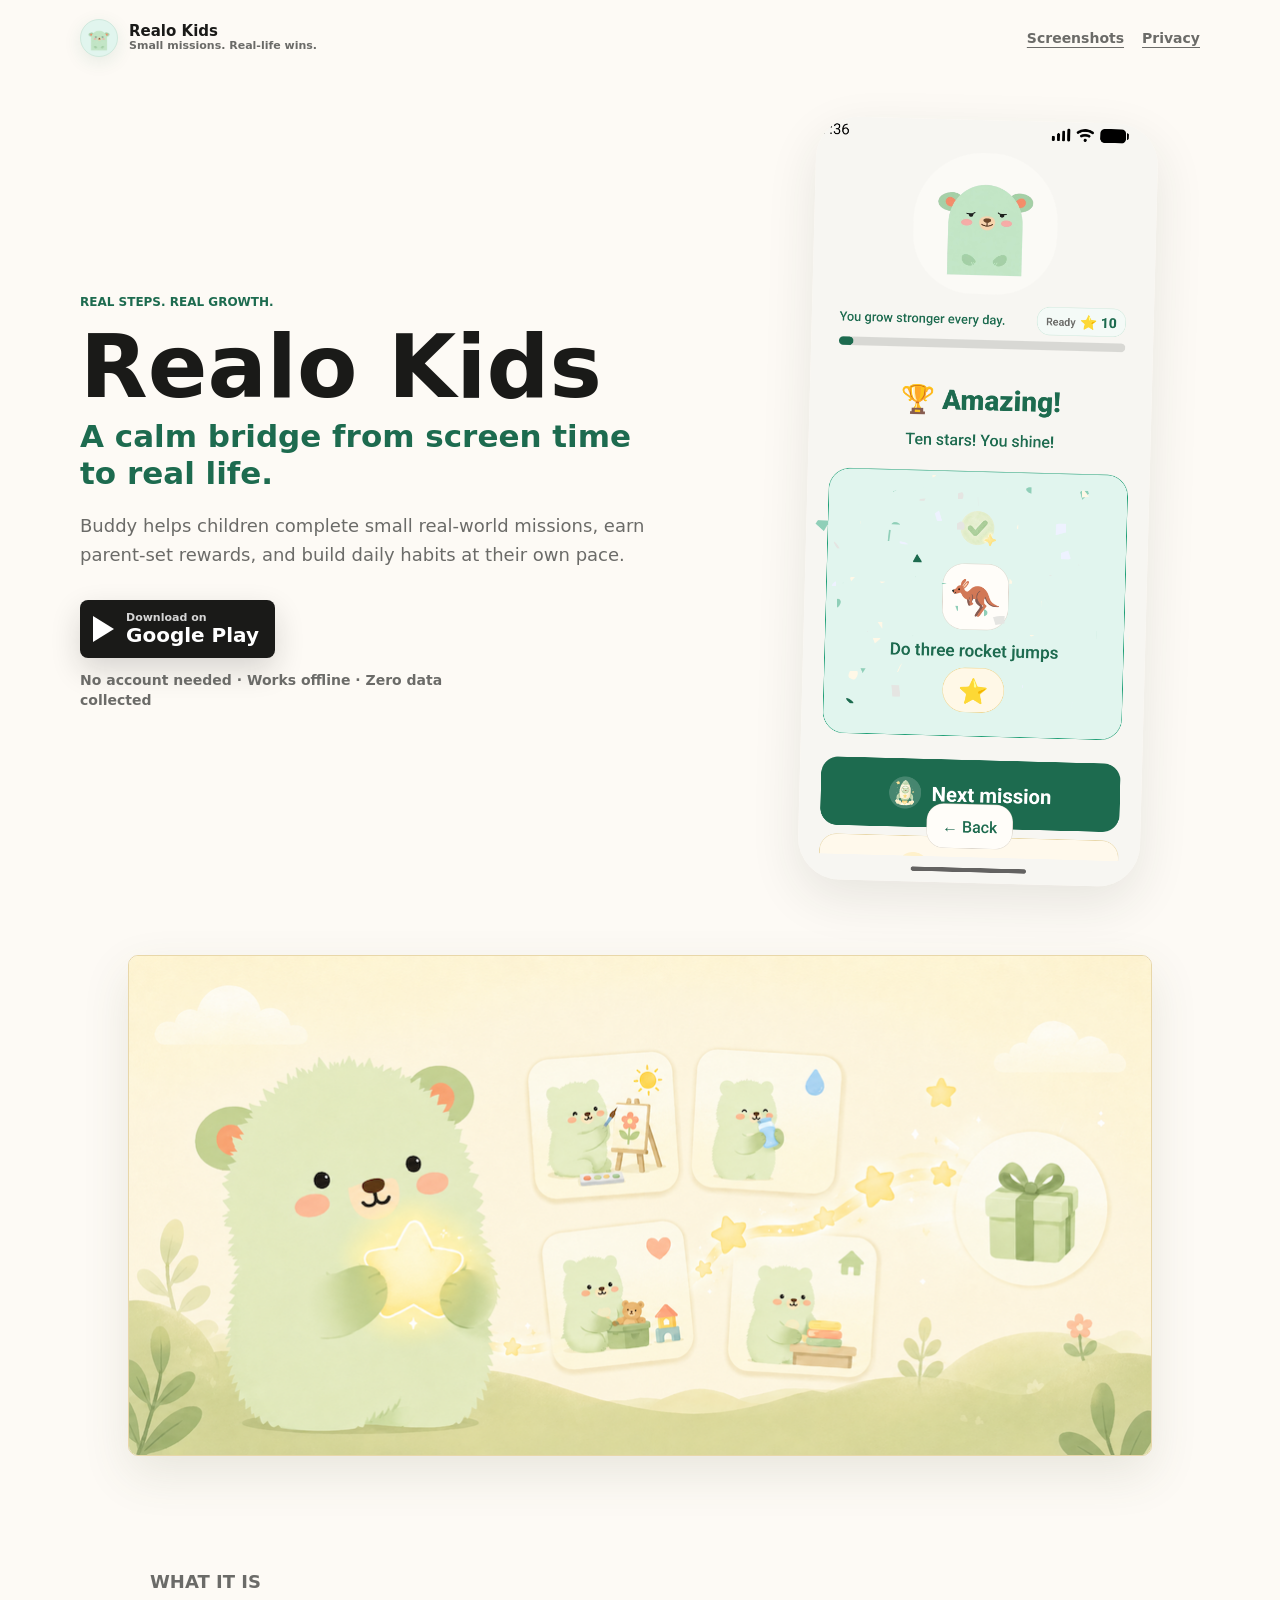
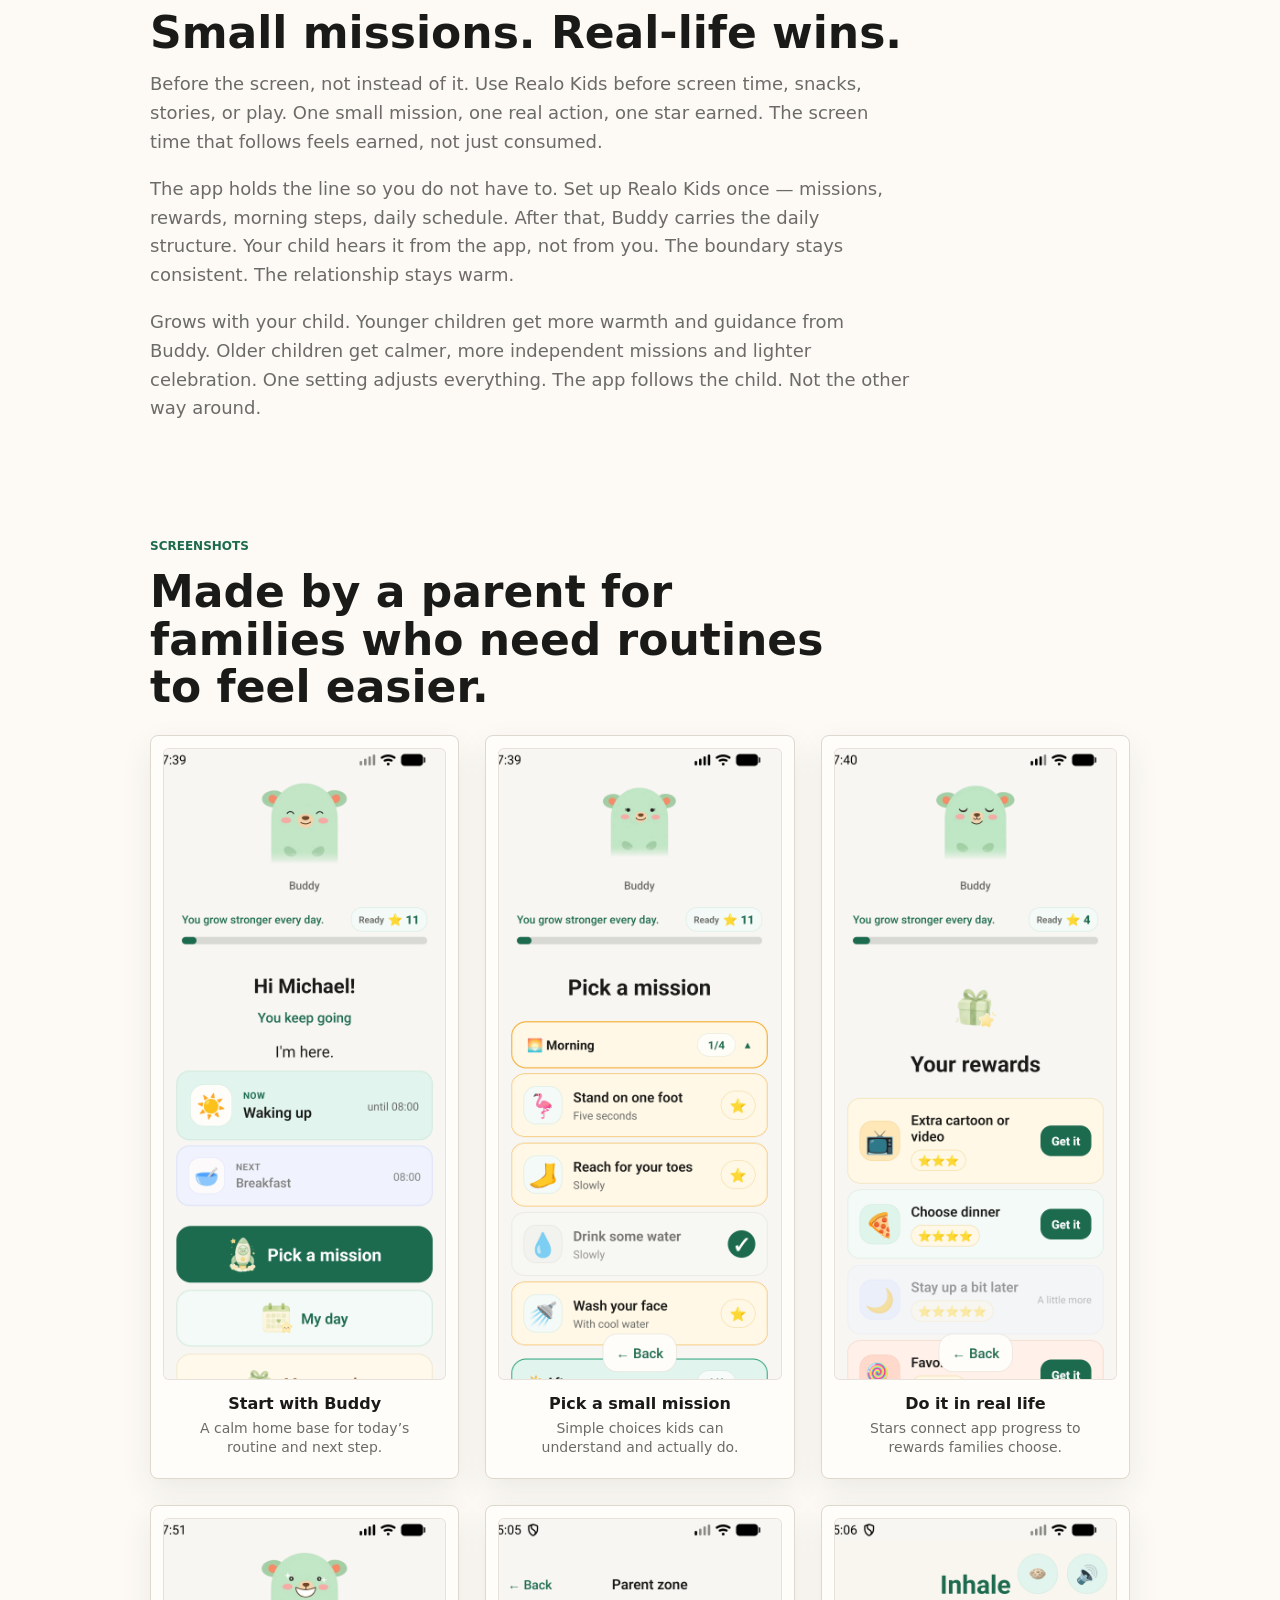
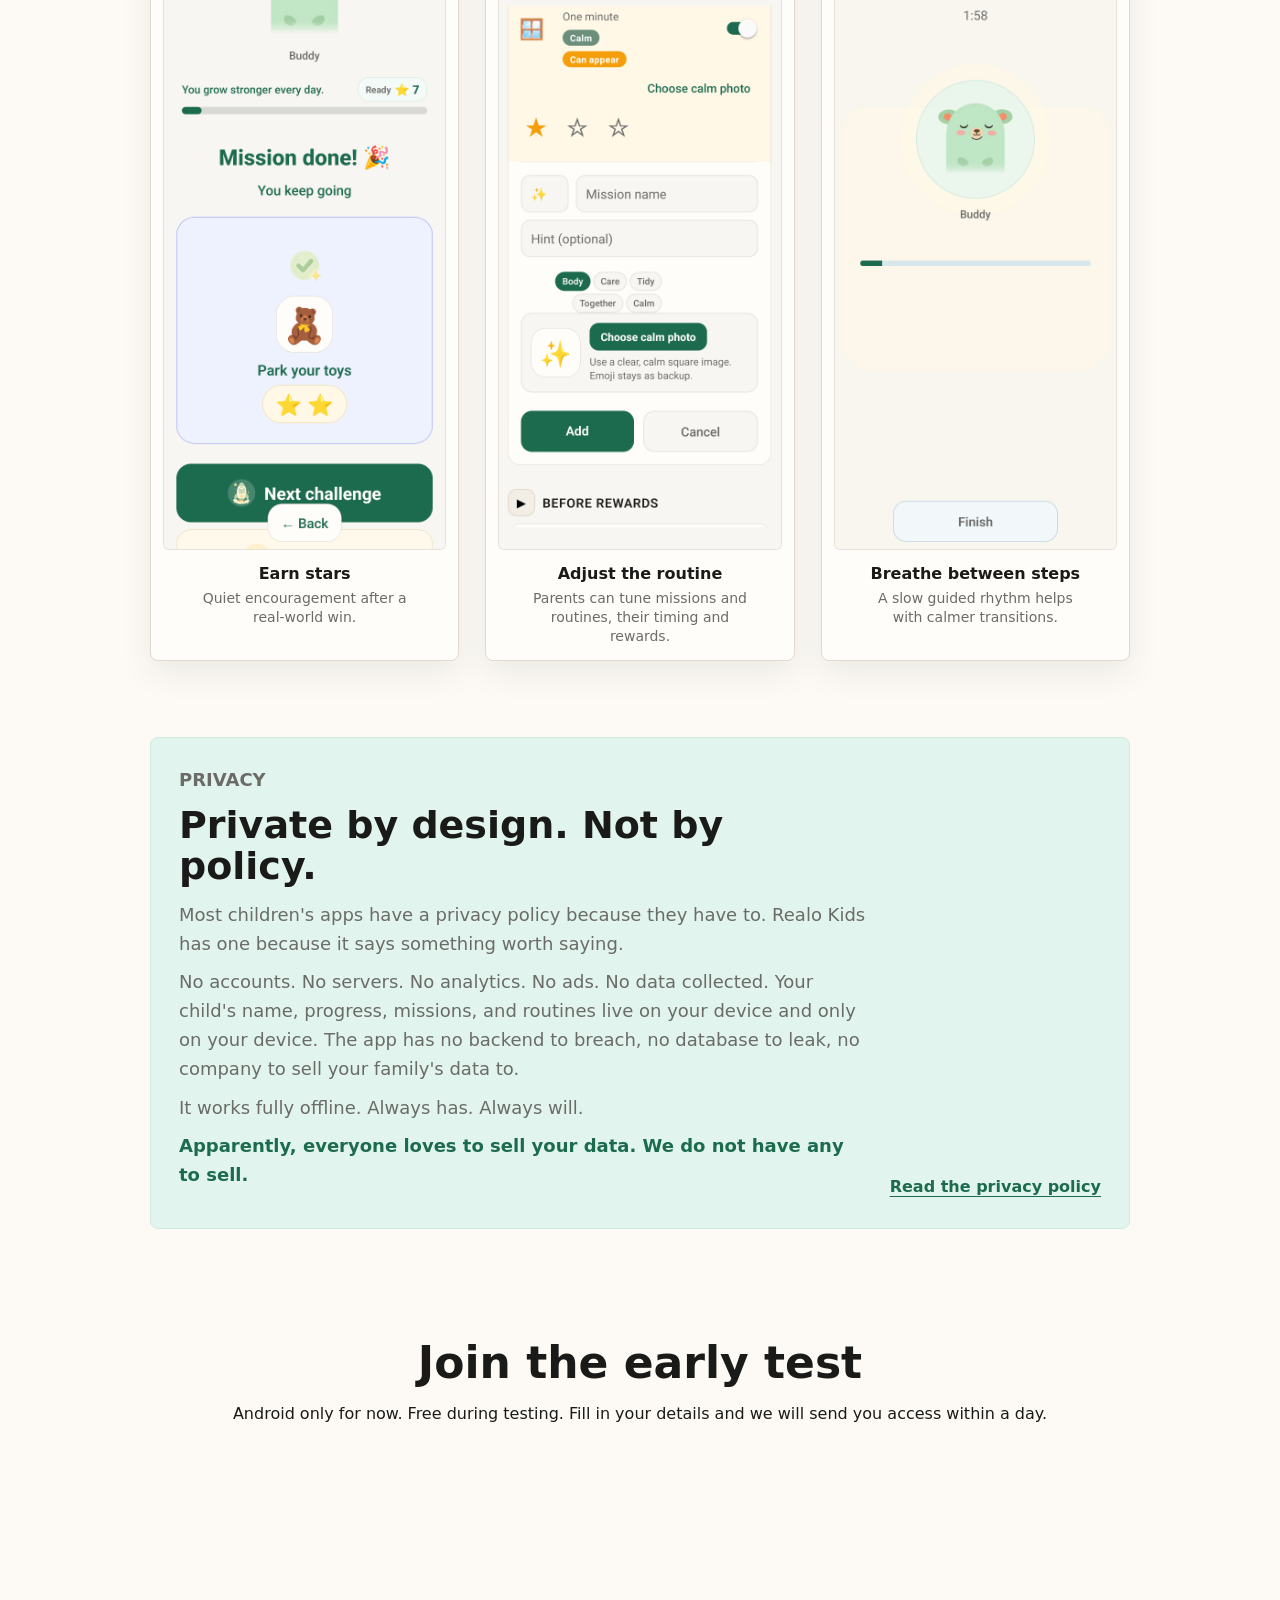
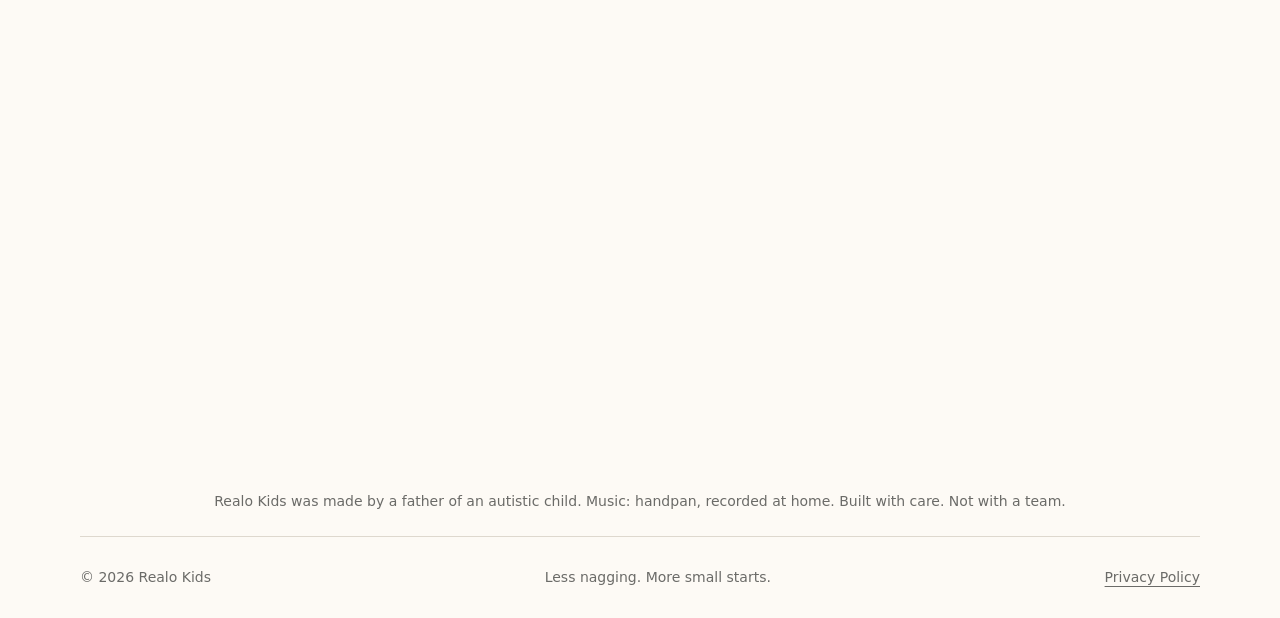
==== commit 1a334d1e: "Major copy change" ====
--- a/index.html
+++ b/index.html
@@ -65,12 +65,14 @@
     <main>
       <section class="hero" aria-labelledby="hero-title">
         <div class="hero-copy">
-          <p class="eyebrow">A calm companion for small real-world steps</p>
+          <p class="eyebrow">Real steps. Real growth.</p>
           <h1 id="hero-title">Realo Kids</h1>
-          <p class="tagline">Real steps. Real growth. With a friend by your side.</p>
+          <p class="tagline">
+            A calm bridge from screen time to real life.
+          </p>
           <p class="intro">
-            A calm routine app that helps kids build daily habits with a
-            friendly Buddy, stars, and real-world rewards. A companion, not an engagement farm.
+            Buddy helps children complete small real-world missions, earn
+            parent-set rewards, and build daily habits at their own pace.
           </p>
           <a
             class="play-badge"
@@ -85,7 +87,7 @@
             </span>
           </a>
           <p class="play-note">
-            Google Play link is available after joining the test. It may take up to 24 hours to appear.
+            No account needed · Works offline · Zero data collected
           </p>
         </div>
 
@@ -123,16 +125,22 @@
         <p class="section-label">What it is</p>
         <h2 id="what-title">Small missions. Real-life wins.</h2>
         <p>
-          Small steps children can actually do. Quiet encouragement. Simple
-          choices. No pressure to perform.
-        </p>
-        <p>
-          Missions happen in real life. Stars earn real rewards you set. The app
-          is a starting point — not the destination. Parents
-          can edit missions, tune rewards to real family life, and adjust the
-          daily schedule so the app fits the child, not the other way around.
-          Breathing sessions use a slow guided rhythm and original handpan
-          music.
+          Before the screen, not instead of it. Use Realo Kids before screen
+          time, snacks, stories, or play. One small mission, one real action,
+          one star earned. The screen time that follows feels earned, not just
+          consumed.
+        </p>
+        <p>
+          The app holds the line so you do not have to. Set up Realo Kids once —
+          missions, rewards, morning steps, daily schedule. After that, Buddy
+          carries the daily structure. Your child hears it from the app, not
+          from you. The boundary stays consistent. The relationship stays warm.
+        </p>
+        <p>
+          Grows with your child. Younger children get more warmth and guidance
+          from Buddy. Older children get calmer, more independent missions and
+          lighter celebration. One setting adjusts everything. The app follows
+          the child. Not the other way around.
         </p>
       </section>
 
@@ -149,23 +157,33 @@
       <section class="privacy-band" aria-labelledby="privacy-title">
         <div>
           <p class="section-label">Privacy</p>
-          <h2 id="privacy-title">Offline by design.</h2>
+          <h2 id="privacy-title">Private by design. Not by policy.</h2>
           <p>
-            Realo Kids does not collect, transmit, or store personal data. All
-            information entered in the app is stored locally on your device and
-            never leaves it. No analytics. No cloud tracking.
+            Most children's apps have a privacy policy because they have to.
+            Realo Kids has one because it says something worth saying.
+          </p>
+          <p>
+            No accounts. No servers. No analytics. No ads. No data collected.
+            Your child's name, progress, missions, and routines live on your
+            device and only on your device. The app has no backend to breach, no
+            database to leak, no company to sell your family's data to.
+          </p>
+          <p>
+            It works fully offline. Always has. Always will.
           </p>
           <p class="privacy-aside">
-            I built this first for my own child, who is neurodivergent. I wanted
-            something simple, kind, private, and motivating — not another noisy
-            game or complicated parent dashboard.
-          </p>
-        </div>
-        <a class="text-link" href="/privacy.html">Read the Privacy Policy</a>
+            Apparently, everyone loves to sell your data. We do not have any to
+            sell.
+          </p>
+        </div>
+        <a class="text-link" href="/privacy.html">Read the privacy policy</a>
       </section>
       <section id="join" style="padding: 40px 20px; text-align: center;">
-        <h2>Join the test</h2>
-        <p>Android only · Free · 2 minutes to set up</p>
+        <h2>Join the early test</h2>
+        <p>
+          Android only for now. Free during testing. Fill in your details and we
+          will send you access within a day.
+        </p>
         <iframe
           src="https://forms.gle/PuP5ZFgWwbwXjJVG6"
           width="100%"
@@ -179,8 +197,14 @@
       </section>
     </main>
 
+    <p style="margin: 0 auto 24px; width: min(1120px, calc(100% - 32px)); color: var(--muted); font-size: 14px; text-align: center;">
+      Realo Kids was made by a father of an autistic child. Music: handpan,
+      recorded at home. Built with care. Not with a team.
+    </p>
+
     <footer class="site-footer">
       <span>© <span data-current-year></span> Realo Kids</span>
+      <span>Less nagging. More small starts.</span>
       <a href="/privacy.html">Privacy Policy</a>
     </footer>
   </body>
--- a/styles.css
+++ b/styles.css
@@ -393,18 +393,23 @@
 .screenshot-grid {
   display: grid;
   grid-template-columns: repeat(3, minmax(0, 1fr));
-  gap: 18px;
+  gap: 26px;
 }
 
 .screenshot-card {
   margin: 0;
+  padding: 12px;
+  border: 1px solid var(--border);
+  border-radius: 8px;
+  background: var(--paper);
+  box-shadow: 0 12px 32px rgba(35, 49, 42, 0.08);
 }
 
 .screenshot-frame {
   aspect-ratio: 1280 / 2856;
-  border-radius: 0;
-  background: transparent;
-  box-shadow: none;
+  border: 1px solid rgba(222, 216, 206, 0.7);
+  border-radius: 6px;
+  background: #fbfaf6;
   overflow: hidden;
 }
 
@@ -414,7 +419,7 @@
   display: block;
   object-fit: cover;
   object-position: top center;
-  border-radius: 0;
+  border-radius: 6px;
   background: transparent;
   transform: scale(1.035);
   transform-origin: top center;
@@ -449,11 +454,27 @@
 }
 
 figcaption {
-  padding: 10px 4px 0;
+  min-height: 86px;
+  padding: 14px 4px 2px;
+  display: grid;
+  align-content: start;
+  gap: 5px;
   color: var(--muted);
   font-size: 14px;
-  font-weight: 650;
   text-align: center;
+}
+
+figcaption strong {
+  color: var(--text);
+  font-size: 16px;
+  font-weight: 750;
+  line-height: 1.25;
+}
+
+figcaption span {
+  max-width: 25ch;
+  margin: 0 auto;
+  line-height: 1.35;
 }
 
 .privacy-band {
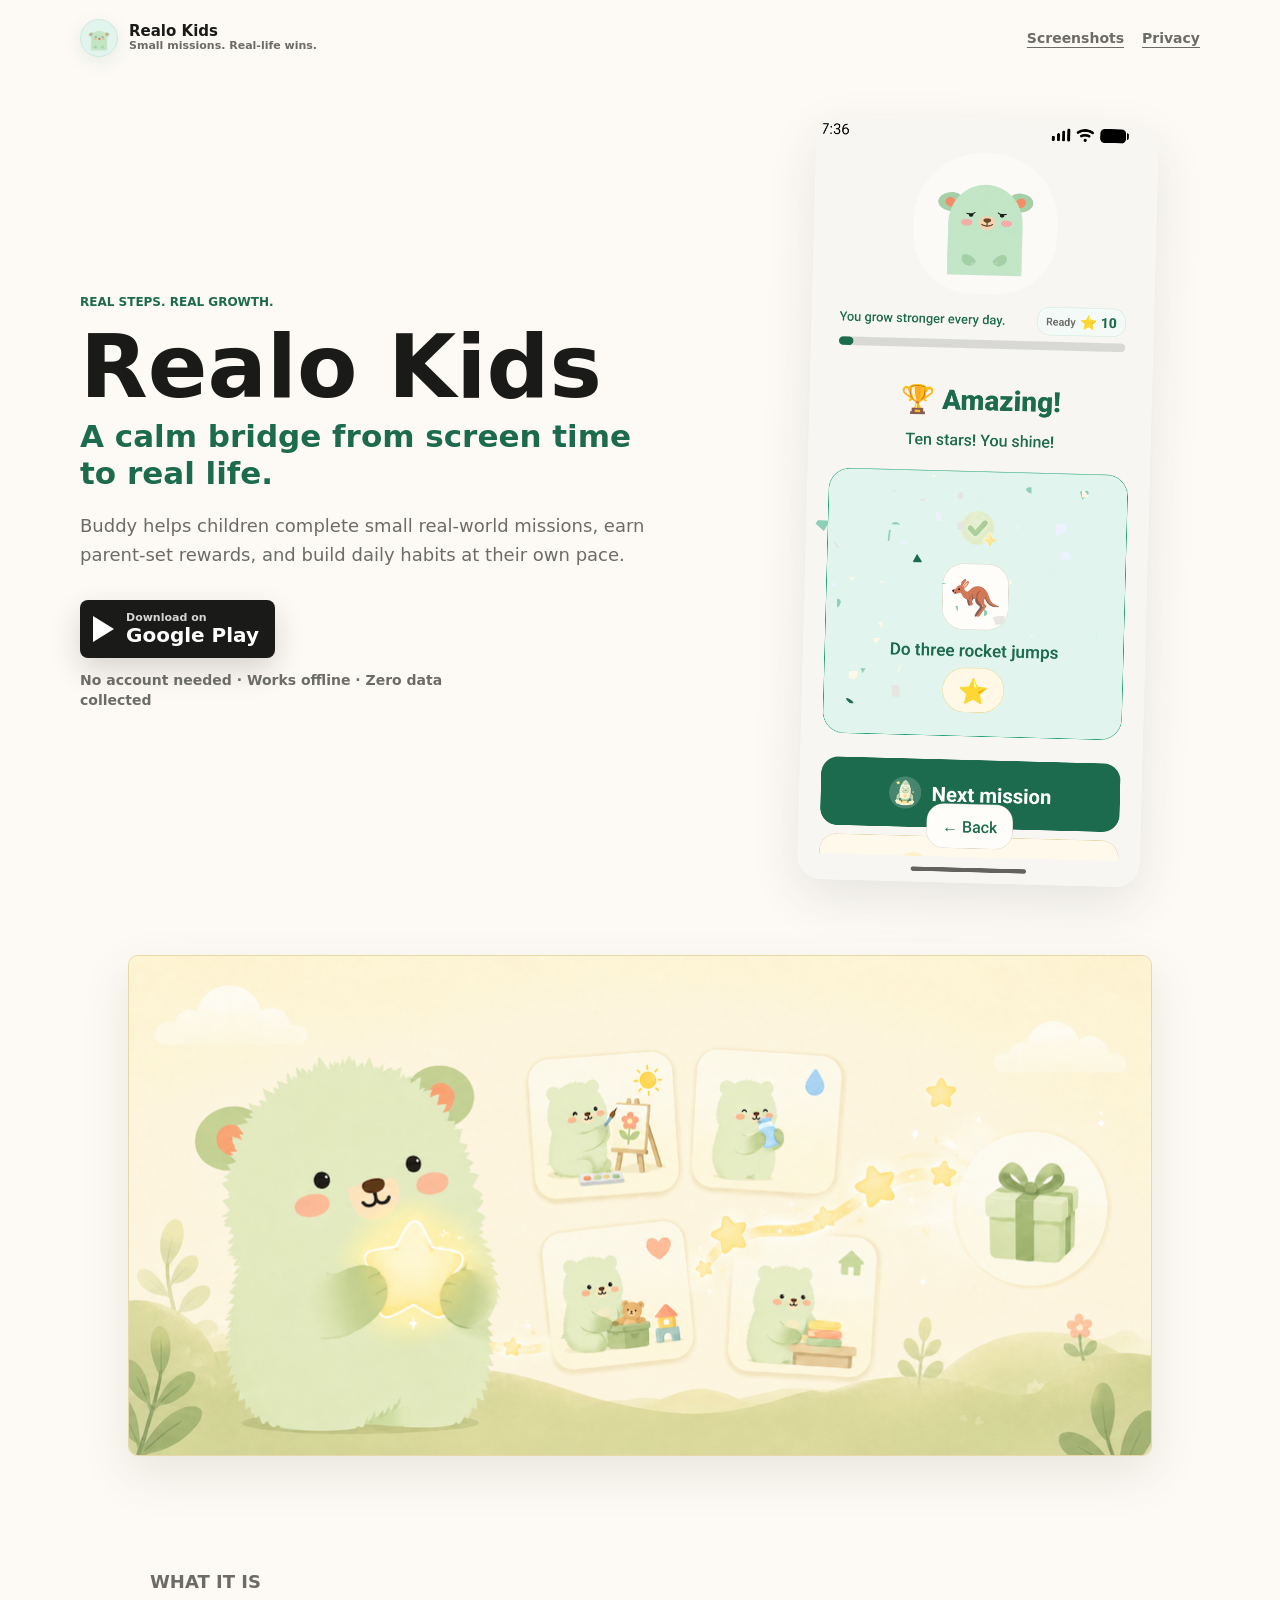
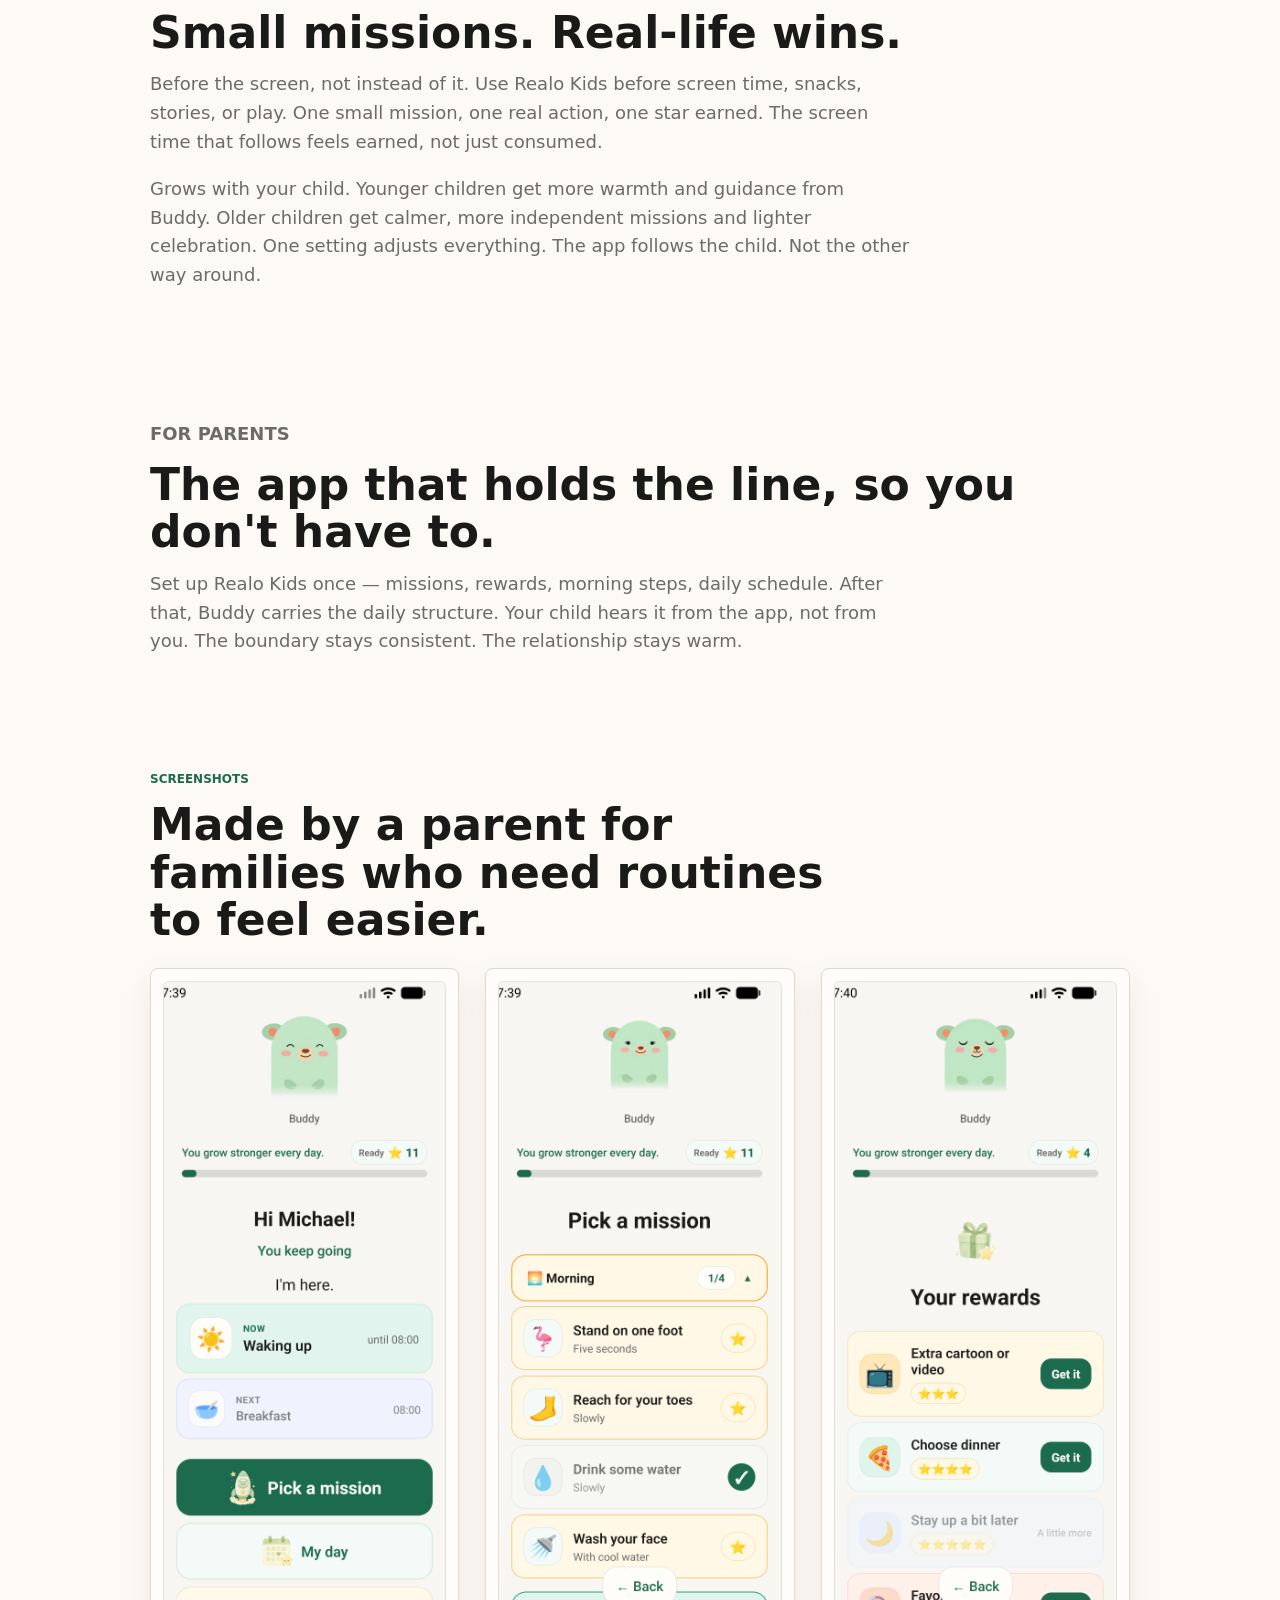
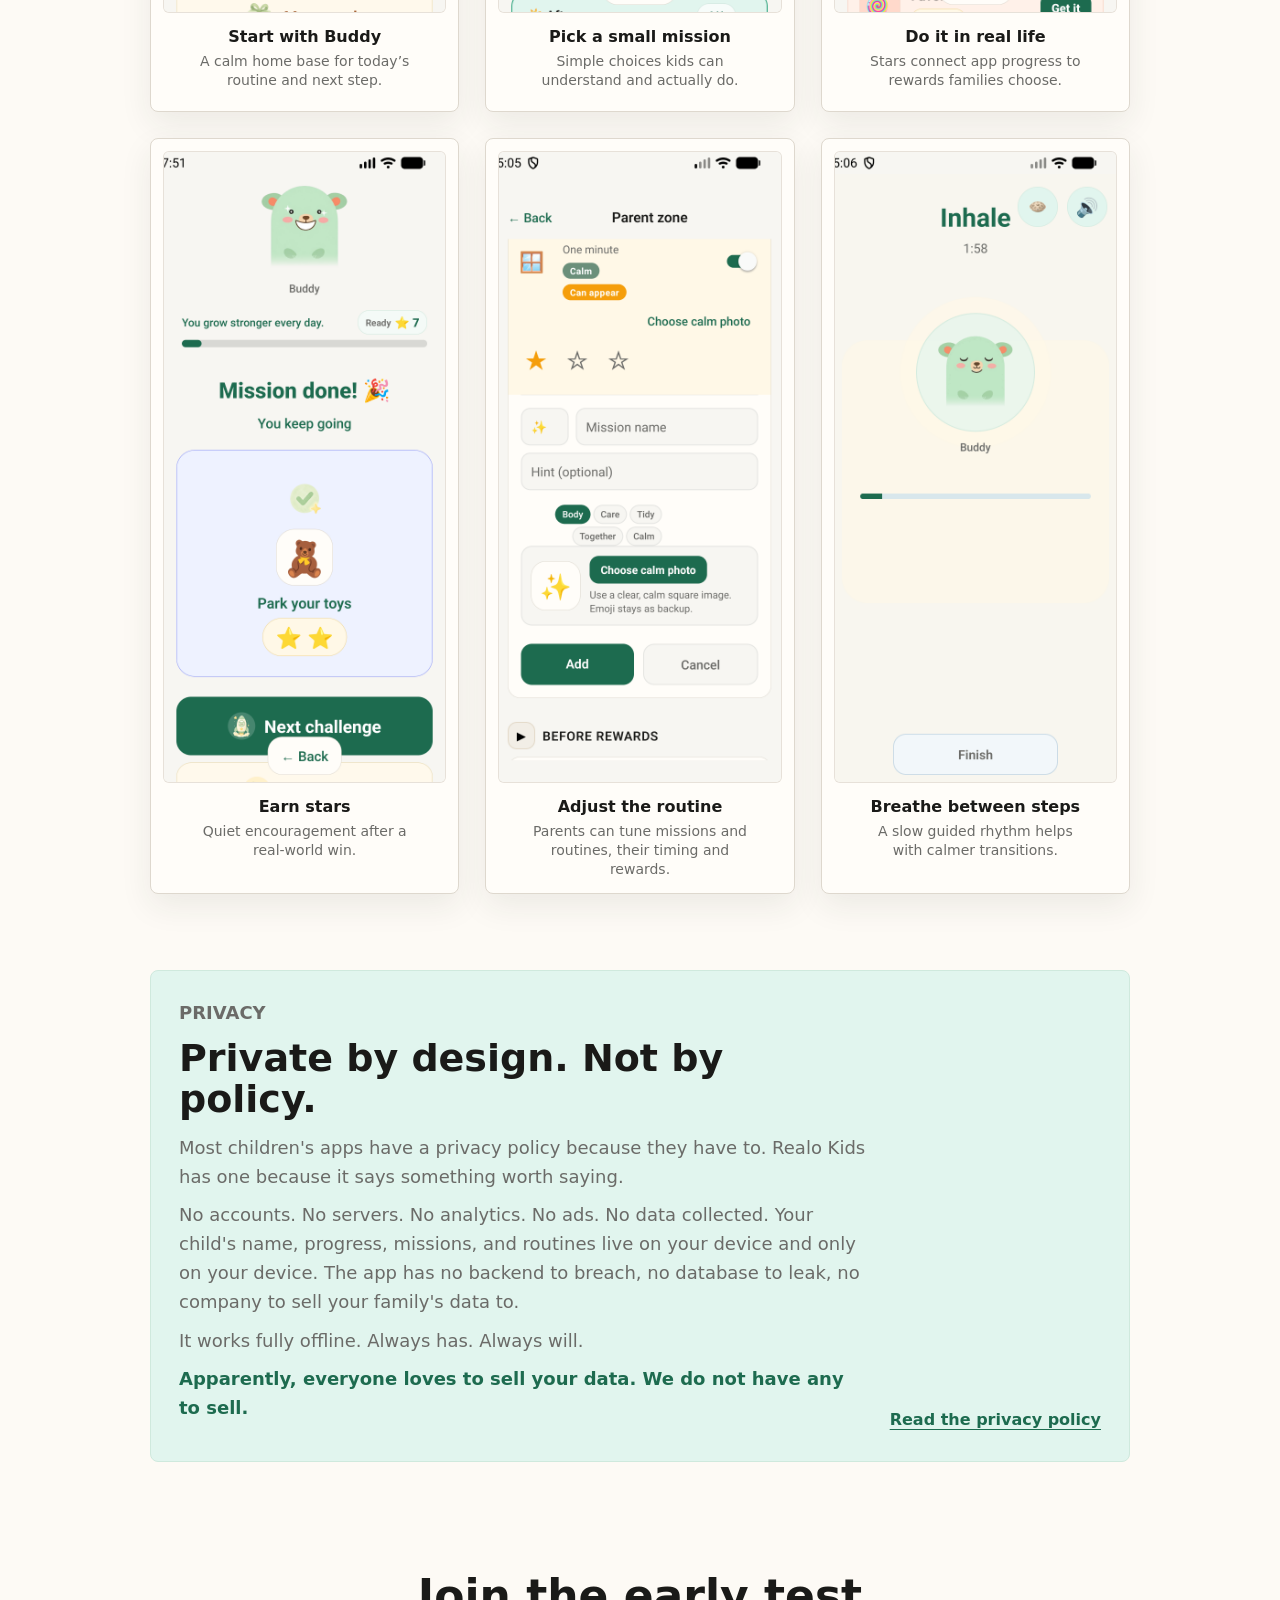
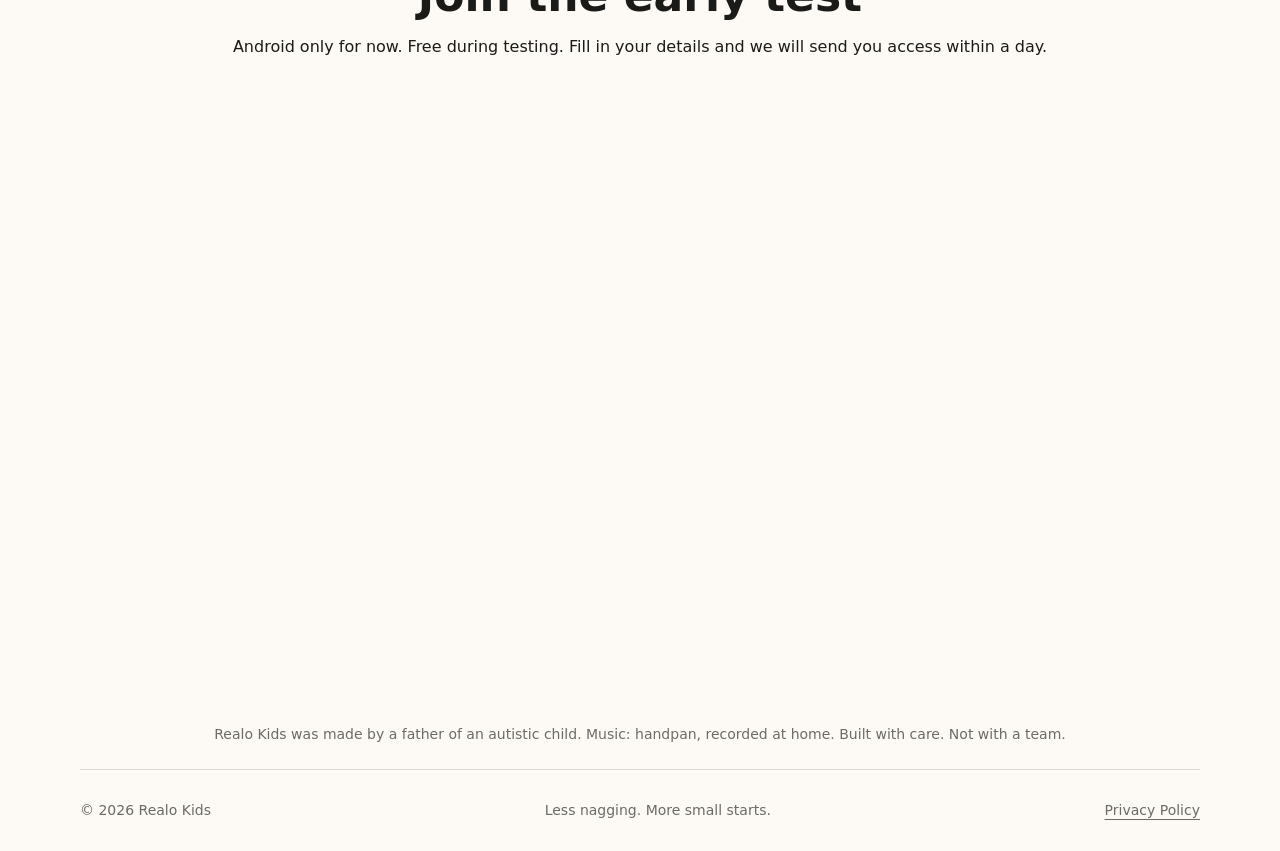
==== commit 6bfa9e09: "Make "holds the line" part a separate section" ====
--- a/index.html
+++ b/index.html
@@ -5,13 +5,13 @@
     <meta name="viewport" content="width=device-width, initial-scale=1" />
     <meta
       name="description"
-      content="Realo Kids helps children build daily habits with a friendly Buddy, stars, and real-world rewards."
+      content="Realo Kids is a calm bridge from screen time to real life, helping children complete small missions, earn parent-set rewards, and build daily habits."
     />
     <meta property="og:site_name" content="Realo Kids" />
     <meta property="og:title" content="Realo Kids" />
     <meta
       property="og:description"
-      content="A calm routine app that helps kids build daily habits with a friendly Buddy, stars, and real-world rewards."
+      content="A calm bridge from screen time to real life, with small missions, parent-set rewards, and Buddy by your child's side."
     />
     <meta property="og:type" content="website" />
     <meta property="og:url" content="https://realokids.com/" />
@@ -29,7 +29,7 @@
     <meta name="twitter:title" content="Realo Kids" />
     <meta
       name="twitter:description"
-      content="A calm routine app that helps kids build daily habits with a friendly Buddy, stars, and real-world rewards."
+      content="A calm bridge from screen time to real life, with small missions, parent-set rewards, and Buddy by your child's side."
     />
     <meta
       name="twitter:image"
@@ -131,16 +131,21 @@
           consumed.
         </p>
         <p>
-          The app holds the line so you do not have to. Set up Realo Kids once —
-          missions, rewards, morning steps, daily schedule. After that, Buddy
-          carries the daily structure. Your child hears it from the app, not
-          from you. The boundary stays consistent. The relationship stays warm.
-        </p>
-        <p>
           Grows with your child. Younger children get more warmth and guidance
           from Buddy. Older children get calmer, more independent missions and
           lighter celebration. One setting adjusts everything. The app follows
           the child. Not the other way around.
+        </p>
+      </section>
+
+      <section class="section-narrow" aria-labelledby="line-title">
+        <p class="section-label">For parents</p>
+        <h2 id="line-title">The app that holds the line, so you don't have to.</h2>
+        <p>
+          Set up Realo Kids once — missions, rewards, morning steps, daily
+          schedule. After that, Buddy carries the daily structure. Your child
+          hears it from the app, not from you. The boundary stays consistent.
+          The relationship stays warm.
         </p>
       </section>
 
--- a/styles.css
+++ b/styles.css
@@ -234,7 +234,7 @@
 .phone-shell {
   width: min(100%, 342px);
   aspect-ratio: 1280 / 2856;
-  border-radius: 42px;
+  border-radius: 24px;
   background: transparent;
   box-shadow: var(--shadow);
   overflow: hidden;
